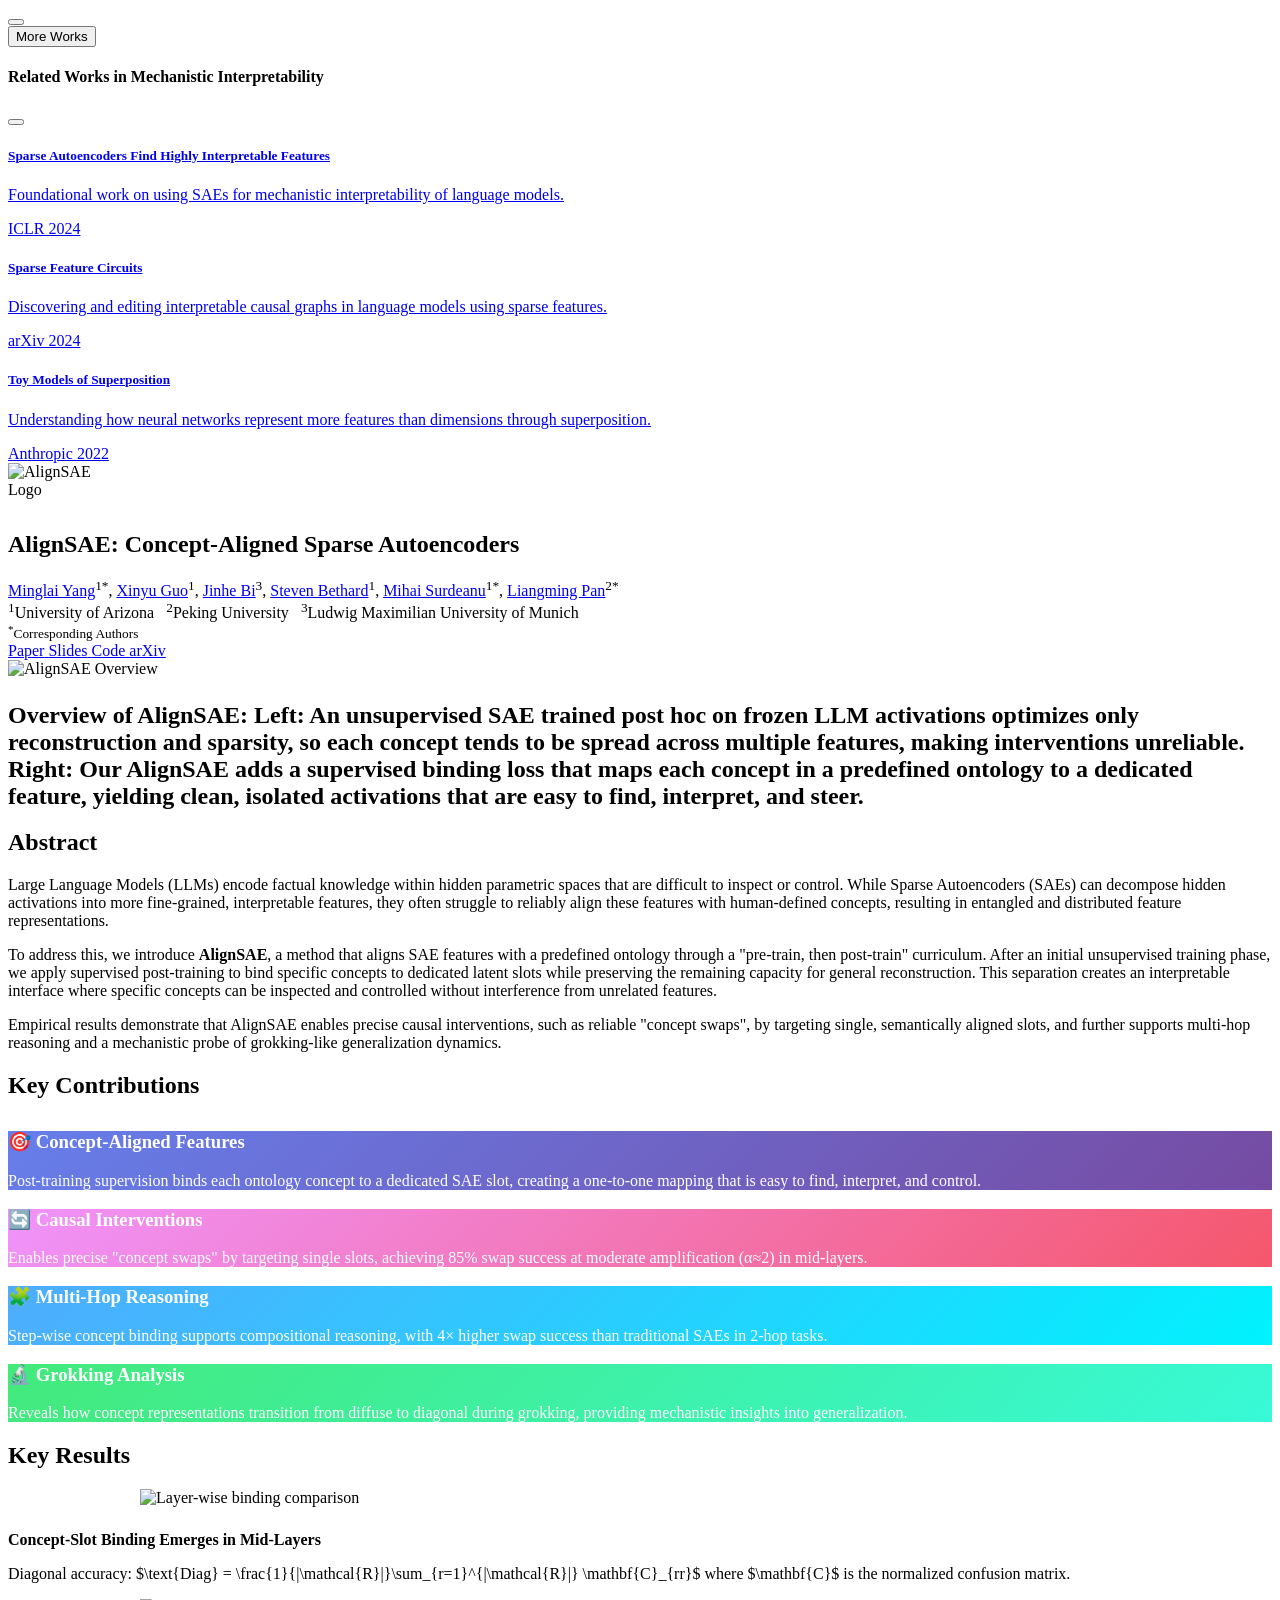
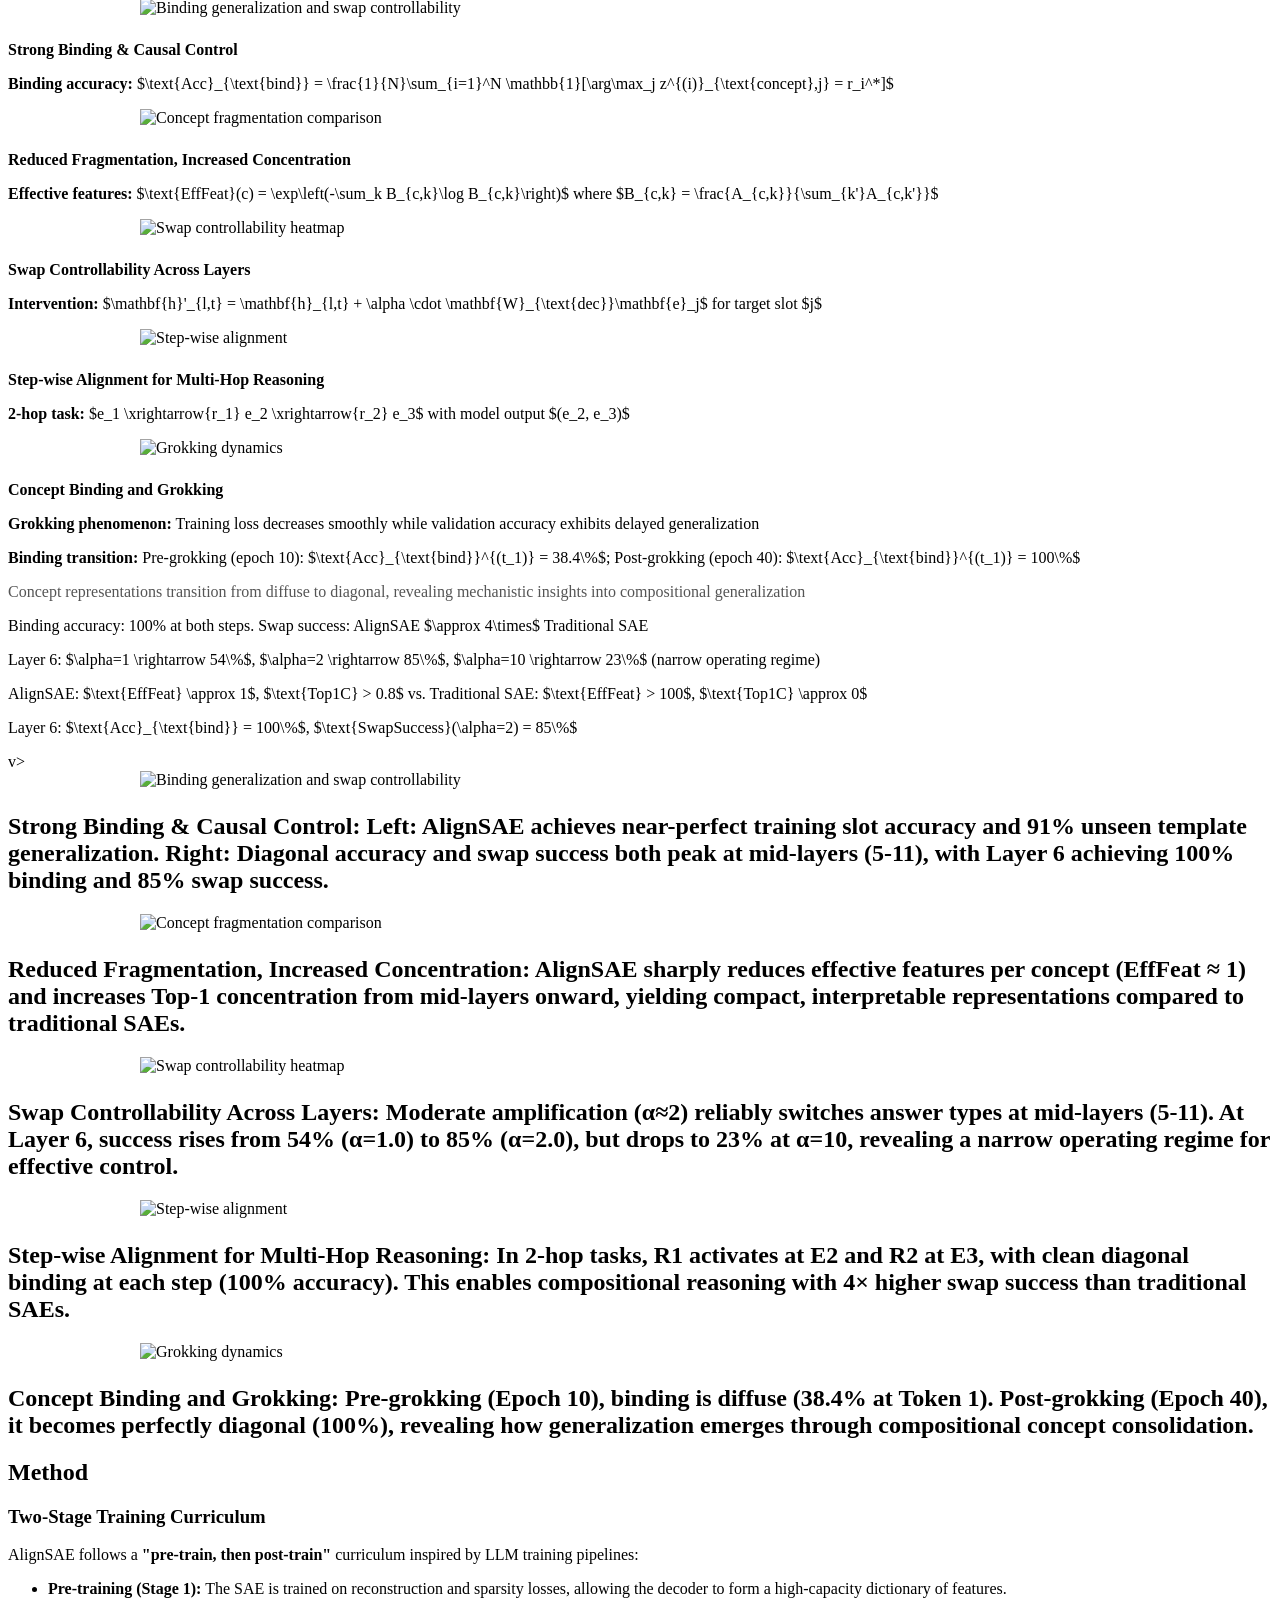
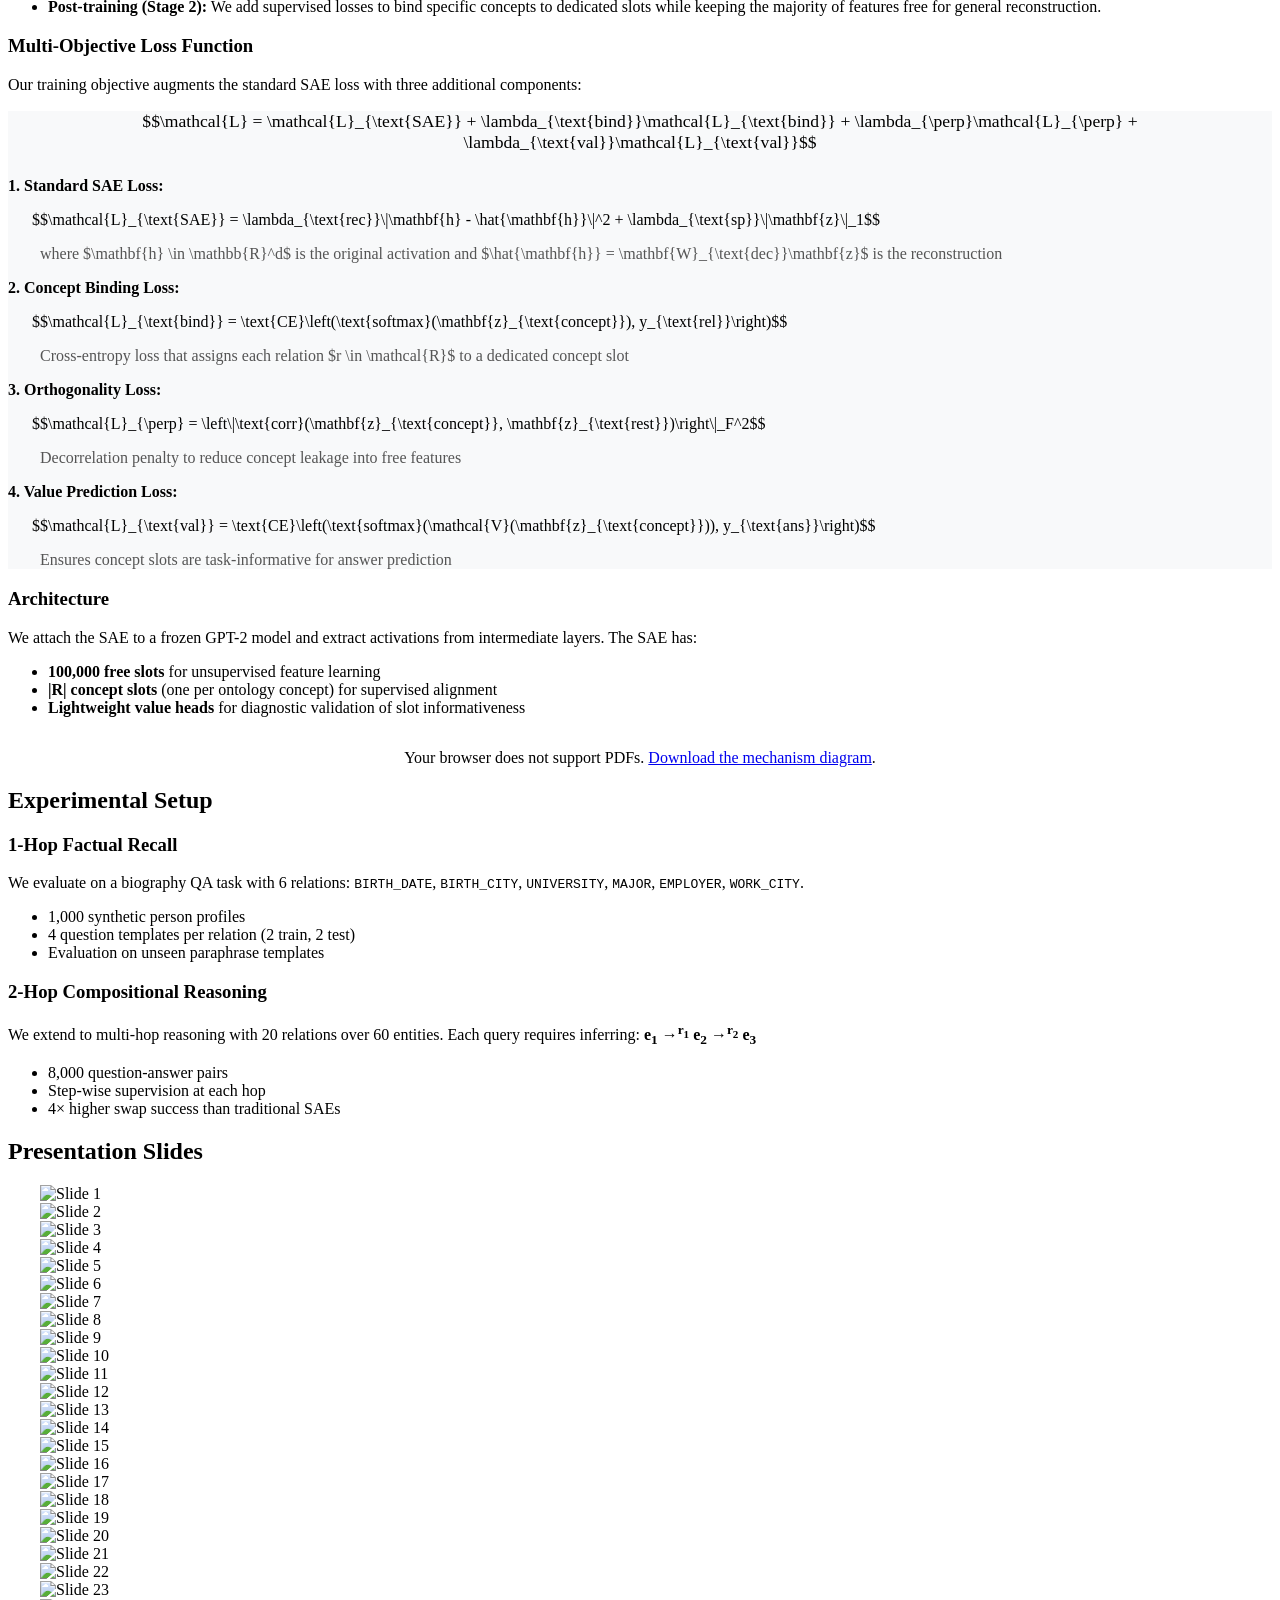
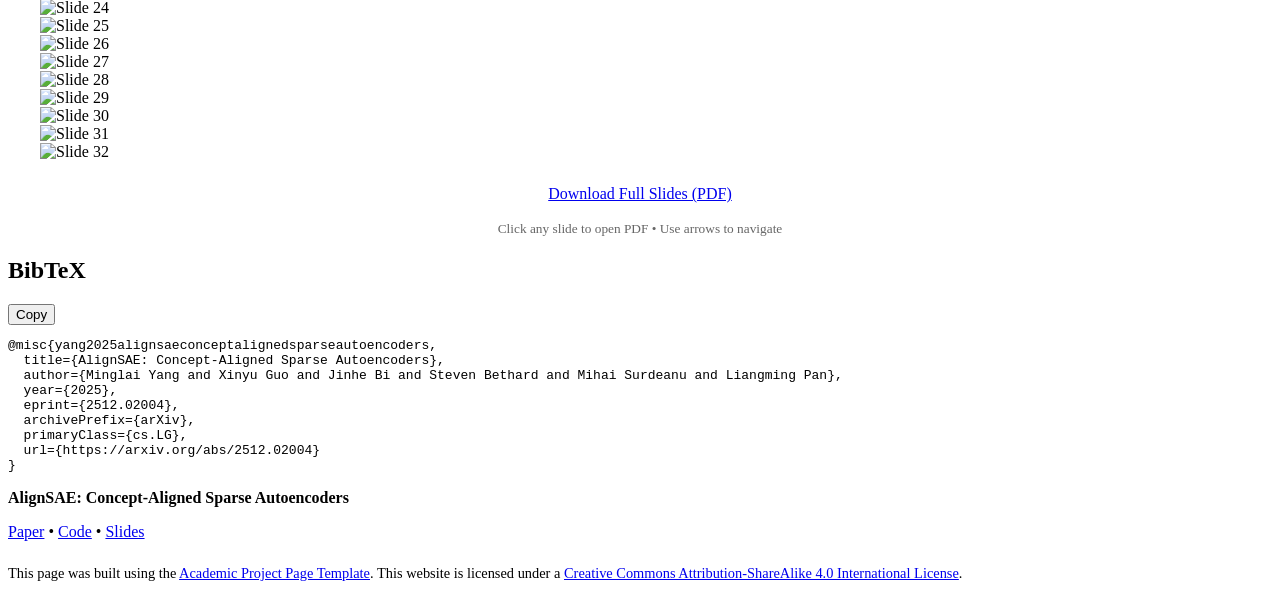
==== figures/index.html @ a8bf0a9a "init" ====
<!DOCTYPE html>
<html lang="en">
<head>
  <meta charset="utf-8">
  <meta name="viewport" content="width=device-width, initial-scale=1">
  
  <!-- Primary Meta Tags -->
  <meta name="title" content="AlignSAE: Concept-Aligned Sparse Autoencoders - Yang et al.">
  <meta name="description" content="Large Language Models (LLMs) encode factual knowledge within hidden parametric spaces that are difficult to inspect or control. While Sparse Autoencoders (SAEs) can decompose hidden activations into more fine-grained, interpretable features, they often struggle to reliably align these features with human-defined concepts, resulting in entangled and distributed feature representations. To address this, we introduce AlignSAE, a method that aligns SAE features with a predefined ontology through a /"pre-train, then post-train/" curriculum. After an initial unsupervised training phase, we apply supervised post-training to bind specific concepts to dedicated latent slots while preserving the remaining capacity for general reconstruction. This separation creates an interpretable interface where specific concepts can be inspected and controlled without interference from unrelated features. Empirical results demonstrate that AlignSAE enables precise causal interventions, such as reliable "concept swaps", by targeting single, semantically aligned slots, and further supports multi-hop reasoning and a mechanistic probe of grokking-like generalization dynamics.">
  <meta name="keywords" content="sparse autoencoders, mechanistic interpretability, concept alignment, feature steering, LLM interpretability, SAE, concept binding, neural networks">
  <meta name="author" content="Minglai Yang, Xinyu Guo, Jinhe Bi, Steven Bethard, Mihai Surdeanu, Liangming Pan">
  <meta name="robots" content="index, follow">
  <meta name="language" content="English">
  
  <!-- Open Graph / Facebook -->
  <meta property="og:type" content="article">
  <meta property="og:site_name" content="University of Arizona & Peking University">
  <meta property="og:title" content="AlignSAE: Concept-Aligned Sparse Autoencoders">
  <meta property="og:description" content="AlignSAE aligns SAE features with predefined ontologies through supervised post-training, enabling precise causal interventions and interpretable control over LLM representations.">
  <meta property="og:url" content="https://yminglai.github.io/alignsae-site">
  <meta property="og:image" content="plots/logo.png">
  <meta property="og:image:width" content="1200">
  <meta property="og:image:height" content="630">
  <meta property="og:image:alt" content="AlignSAE - Concept-Aligned Sparse Autoencoders">
  <meta property="article:published_time" content="2025-01-02T00:00:00.000Z">
  <meta property="article:author" content="Minglai Yang">
  <meta property="article:section" content="Research">
  <meta property="article:tag" content="Mechanistic Interpretability">
  <meta property="article:tag" content="Sparse Autoencoders">

  <!-- Twitter -->
  <meta name="twitter:card" content="summary_large_image">
  <meta name="twitter:site" content="@yminglai">
  <meta name="twitter:creator" content="@yminglai">
  <meta name="twitter:title" content="AlignSAE: Concept-Aligned Sparse Autoencoders">
  <meta name="twitter:description" content="AlignSAE aligns SAE features with predefined ontologies through supervised post-training, enabling precise causal interventions and interpretable control over LLM representations.">
  <meta name="twitter:image" content="plots/logo.png">
  <meta name="twitter:image:alt" content="AlignSAE - Concept-Aligned Sparse Autoencoders">

  <!-- Academic/Research Specific -->
  <meta name="citation_title" content="AlignSAE: Concept-Aligned Sparse Autoencoders">
  <meta name="citation_author" content="Yang, Minglai">
  <meta name="citation_author" content="Guo, Xinyu">
  <meta name="citation_author" content="Bi, Jinhe">
  <meta name="citation_author" content="Bethard, Steven">
  <meta name="citation_author" content="Surdeanu, Mihai">
  <meta name="citation_author" content="Pan, Liangming">
  <meta name="citation_publication_date" content="2025">
  <meta name="citation_conference_title" content="arXiv preprint">
  <meta name="citation_pdf_url" content="https://arxiv.org/pdf/2512.02004.pdf">
  
  <!-- Additional SEO -->
  <meta name="theme-color" content="#4f46e5">
  <meta name="msapplication-TileColor" content="#4f46e5">
  <meta name="apple-mobile-web-app-capable" content="yes">
  <meta name="apple-mobile-web-app-status-bar-style" content="default">
  
  <!-- Preconnect for performance -->
  <link rel="preconnect" href="https://fonts.googleapis.com">
  <link rel="preconnect" href="https://fonts.gstatic.com" crossorigin>
  <link rel="preconnect" href="https://ajax.googleapis.com">
  <link rel="preconnect" href="https://documentcloud.adobe.com">
  <link rel="preconnect" href="https://cdn.jsdelivr.net">


  <title>AlignSAE: Concept-Aligned Sparse Autoencoders | Yang et al. 2025</title>
  
  <!-- Favicon and App Icons -->
  <link rel="icon" type="image/png" href="plots/logo.png">
  <link rel="apple-touch-icon" href="plots/logo.png">
  
  <!-- Critical CSS - Load synchronously -->
  <link rel="stylesheet" href="static/css/bulma.min.css">
  <link rel="stylesheet" href="static/css/index.css">
  
  <!-- Non-critical CSS - Load asynchronously -->
  <link rel="preload" href="static/css/bulma-carousel.min.css" as="style" onload="this.onload=null;this.rel='stylesheet'">
  <link rel="preload" href="static/css/bulma-slider.min.css" as="style" onload="this.onload=null;this.rel='stylesheet'">
  <link rel="preload" href="static/css/fontawesome.all.min.css" as="style" onload="this.onload=null;this.rel='stylesheet'">
  <link rel="preload" href="https://cdn.jsdelivr.net/gh/jpswalsh/academicons@1/css/academicons.min.css" as="style" onload="this.onload=null;this.rel='stylesheet'">
  
  <!-- Fallback for browsers that don't support preload -->
  <noscript>
    <link rel="stylesheet" href="static/css/bulma-carousel.min.css">
    <link rel="stylesheet" href="static/css/bulma-slider.min.css">
    <link rel="stylesheet" href="static/css/fontawesome.all.min.css">
    <link rel="stylesheet" href="https://cdn.jsdelivr.net/gh/jpswalsh/academicons@1/css/academicons.min.css">
  </noscript>
  
  <!-- Fonts - Optimized loading -->
  <link href="https://fonts.googleapis.com/css2?family=Inter:wght@400;500;600;700;800&display=swap" rel="stylesheet">
  
  <!-- Defer non-critical JavaScript -->
  <script defer src="https://ajax.googleapis.com/ajax/libs/jquery/3.5.1/jquery.min.js"></script>
  <script defer src="https://documentcloud.adobe.com/view-sdk/main.js"></script>
  <script defer src="static/js/fontawesome.all.min.js"></script>
  <script defer src="static/js/bulma-carousel.min.js"></script>
  <script defer src="static/js/bulma-slider.min.js"></script>
  <script defer src="static/js/index.js"></script>
  
  <!-- MathJax for LaTeX rendering -->
  <script src="https://polyfill.io/v3/polyfill.min.js?features=es6"></script>
  <script id="MathJax-script" async src="https://cdn.jsdelivr.net/npm/mathjax@3/es5/tex-mml-chtml.js"></script>
  <script>
    MathJax = {
      tex: {
        inlineMath: [['$', '$'], ['\\(', '\\)']],
        displayMath: [['$$', '$$'], ['\\[', '\\]']]
      },
      svg: {
        fontCache: 'global'
      }
    };
  </script>
  
  <!-- Structured Data for Academic Papers -->
  <script type="application/ld+json">
  {
    "@context": "https://schema.org",
    "@type": "ScholarlyArticle",
    "headline": "AlignSAE: Concept-Aligned Sparse Autoencoders",
    "description": "Large Language Models (LLMs) encode factual knowledge within hidden parametric spaces that are difficult to inspect or control. While Sparse Autoencoders (SAEs) can decompose hidden activations into more fine-grained, interpretable features, they often struggle to reliably align these features with human-defined concepts, resulting in entangled and distributed feature representations. To address this, we introduce AlignSAE, a method that aligns SAE features with a predefined ontology through a "pre-train, then post-train" curriculum. After an initial unsupervised training phase, we apply supervised post-training to bind specific concepts to dedicated latent slots while preserving the remaining capacity for general reconstruction. This separation creates an interpretable interface where specific concepts can be inspected and controlled without interference from unrelated features. Empirical results demonstrate that AlignSAE enables precise causal interventions, such as reliable "concept swaps", by targeting single, semantically aligned slots, and further supports multi-hop reasoning and a mechanistic probe of grokking-like generalization dynamics.",
    "author": [
      {
        "@type": "Person",
        "name": "Minglai Yang",
        "affiliation": {
          "@type": "Organization",
          "name": "University of Arizona"
        }
      },
      {
        "@type": "Person",
        "name": "Xinyu Guo",
        "affiliation": {
          "@type": "Organization",
          "name": "University of Arizona"
        }
      },
      {
        "@type": "Person",
        "name": "Jinhe Bi",
        "affiliation": {
          "@type": "Organization",
          "name": "Ludwig Maximilian University of Munich"
        }
      },
      {
        "@type": "Person",
        "name": "Steven Bethard",
        "affiliation": {
          "@type": "Organization",
          "name": "University of Arizona"
        }
      },
      {
        "@type": "Person",
        "name": "Mihai Surdeanu",
        "affiliation": {
          "@type": "Organization",
          "name": "University of Arizona"
        }
      },
      {
        "@type": "Person",
        "name": "Liangming Pan",
        "affiliation": {
          "@type": "Organization",
          "name": "Peking University"
        }
      }
    ],
    "datePublished": "2025-01-02",
    "publisher": {
      "@type": "Organization",
      "name": "arXiv"
    },
    "url": "https://arxiv.org/abs/2512.02004",
    "image": "plots/logo.png",
    "keywords": ["sparse autoencoders", "mechanistic interpretability", "concept alignment", "feature steering", "LLM interpretability"],
    "abstract": "Large Language Models (LLMs) encode factual knowledge within hidden parametric spaces that are difficult to inspect or control. While Sparse Autoencoders (SAEs) can decompose hidden activations into more fine-grained, interpretable features, they often struggle to reliably align these features with human-defined concepts, resulting in entangled and distributed feature representations. To address this, we introduce AlignSAE, a method that aligns SAE features with a predefined ontology through a 'pre-train, then post-train' curriculum.",
    "citation": "@misc{yang2025alignsaeconceptalignedsparseautoencoders,title={AlignSAE: Concept-Aligned Sparse Autoencoders},author={Minglai Yang and Xinyu Guo and Jinhe Bi and Steven Bethard and Mihai Surdeanu and Liangming Pan},year={2025},eprint={2512.02004},archivePrefix={arXiv},primaryClass={cs.LG}}",
    "isAccessibleForFree": true,
    "license": "https://creativecommons.org/licenses/by/4.0/",
    "mainEntity": {
      "@type": "WebPage",
      "@id": "https://yminglai.github.io/alignsae-site"
    },
    "about": [
      {
        "@type": "Thing",
        "name": "Mechanistic Interpretability"
      },
      {
        "@type": "Thing", 
        "name": "Sparse Autoencoders"
      }
    ]
  }
  </script>
  
  <!-- Website/Organization Structured Data -->
  <script type="application/ld+json">
  {
    "@context": "https://clulab.org",
    "@type": "Organization",
    "name": "Computational Language Understanding NLP Lab, University of Arizona",
    "url": "",
    "logo": "plots/logo.png",
    "sameAs": [
      "https://github.com/yminglai/AlignSAE"
    ]
  }
  </script>
</head>
<body>


  <!-- Scroll to Top Button -->
  <button class="scroll-to-top" onclick="scrollToTop()" title="Scroll to top" aria-label="Scroll to top">
    <i class="fas fa-chevron-up"></i>
  </button>

  <!-- More Works Dropdown -->
  <div class="more-works-container">
    <button class="more-works-btn" onclick="toggleMoreWorks()" title="View More Works from Our Lab">
      <i class="fas fa-flask"></i>
      More Works
      <i class="fas fa-chevron-down dropdown-arrow"></i>
    </button>
    <div class="more-works-dropdown" id="moreWorksDropdown">
      <div class="dropdown-header">
        <h4>Related Works in Mechanistic Interpretability</h4>
        <button class="close-btn" onclick="toggleMoreWorks()">
          <i class="fas fa-times"></i>
        </button>
      </div>
      <div class="works-list">
        <a href="https://arxiv.org/abs/2309.08600" class="work-item" target="_blank">
          <div class="work-info">
            <h5>Sparse Autoencoders Find Highly Interpretable Features</h5>
            <p>Foundational work on using SAEs for mechanistic interpretability of language models.</p>
            <span class="work-venue">ICLR 2024</span>
          </div>
          <i class="fas fa-external-link-alt"></i>
        </a>
        <a href="https://arxiv.org/abs/2403.19647" class="work-item" target="_blank">
          <div class="work-info">
            <h5>Sparse Feature Circuits</h5>
            <p>Discovering and editing interpretable causal graphs in language models using sparse features.</p>
            <span class="work-venue">arXiv 2024</span>
          </div>
          <i class="fas fa-external-link-alt"></i>
        </a>
        <a href="https://transformer-circuits.pub/2022/toy_model/index.html" class="work-item" target="_blank">
          <div class="work-info">
            <h5>Toy Models of Superposition</h5>
            <p>Understanding how neural networks represent more features than dimensions through superposition.</p>
            <span class="work-venue">Anthropic 2022</span>
          </div>
          <i class="fas fa-external-link-alt"></i>
        </a>
      </div>
    </div>
  </div>

  <main id="main-content">
  <section class="hero">
    <div class="hero-body">
      <div class="container is-max-desktop">
        <div class="columns is-centered">
          <div class="column has-text-centered">
            <div style="margin-bottom: 2rem;">
              <img src="plots/logo.png" alt="AlignSAE Logo" style="max-width: 120px; height: auto;">
            </div>
            <h1 class="title is-1 publication-title">AlignSAE: Concept-Aligned Sparse Autoencoders</h1>
            <div class="is-size-5 publication-authors">
              <span class="author-block">
                <a href="https://ymingl.com" target="_blank">Minglai Yang</a><sup>1*</sup>,</span>
              <span class="author-block">
                <a href="#" target="_blank">Xinyu Guo</a><sup>1</sup>,</span>
              <span class="author-block">
                <a href="#" target="_blank">Jinhe Bi</a><sup>3</sup>,</span>
              <span class="author-block">
                <a href="https://bethard.faculty.arizona.edu/" target="_blank">Steven Bethard</a><sup>1</sup>,</span>
              <span class="author-block">
                <a href="http://surdeanu.cs.arizona.edu/mihai/" target="_blank">Mihai Surdeanu</a><sup>1*</sup>,</span>
              <span class="author-block">
                <a href="https://liangmingpan.bio/" target="_blank">Liangming Pan</a><sup>2*</sup></span>
            </div>

            <div class="is-size-5 publication-authors">
              <span class="author-block"><sup>1</sup>University of Arizona&nbsp;&nbsp;</span>
              <span class="author-block"><sup>2</sup>Peking University&nbsp;&nbsp;</span>
              <span class="author-block"><sup>3</sup>Ludwig Maximilian University of Munich</span>
              <br>
              <span class="eql-cntrb"><small><sup>*</sup>Corresponding Authors</small></span>
            </div>

            <div class="column has-text-centered">
              <div class="publication-links">
                <span class="link-block">
                  <a href="https://arxiv.org/pdf/2512.02004.pdf" target="_blank"
                  class="external-link button is-normal is-rounded is-dark">
                  <span class="icon">
                    <i class="fas fa-file-pdf"></i>
                  </span>
                  <span>Paper</span>
                </a>
              </span>

              <span class="link-block">
                <a href="https://ymingl.com/assets/pdf/AlignSAEslides.pdf" target="_blank"
                class="external-link button is-normal is-rounded is-dark">
                <span class="icon">
                  <i class="fas fa-file-powerpoint"></i>
                </span>
                <span>Slides</span>
              </a>
            </span>

            <span class="link-block">
              <a href="https://github.com/yminglai/AlignSAE" target="_blank"
              class="external-link button is-normal is-rounded is-dark">
              <span class="icon">
                <i class="fab fa-github"></i>
              </span>
              <span>Code</span>
            </a>
          </span>

          <span class="link-block">
            <a href="https://arxiv.org/abs/2512.02004" target="_blank"
            <a href="https://arxiv.org/abs/2512.02004" target="_blank"
                  class="external-link button is-normal is-rounded is-dark">
                  <span class="icon">
                    <i class="ai ai-arxiv"></i>
                  </span>
                  <span>arXiv</span>
                </a>
              </span>
            </div>
          </div>
        </div>
      </div>
    </div>
  </div>
</section>


<!-- Main Figure -->
<section class="hero teaser">
  <div class="container is-max-desktop">
    <div class="hero-body">
      <img src="figures/main.png" alt="AlignSAE Overview" style="width: 100%; max-width: 1400px; margin: 0 auto; display: block;">
      <h2 class="subtitle has-text-centered" style="margin-top: 1.5rem;">
        <strong>Overview of AlignSAE:</strong> Left: An unsupervised SAE trained post hoc on frozen LLM activations optimizes only reconstruction and sparsity, so each concept tends to be spread across multiple features, making interventions unreliable. Right: Our AlignSAE adds a supervised binding loss that maps each concept in a predefined ontology to a dedicated feature, yielding clean, isolated activations that are easy to find, interpret, and steer.
      </h2>
    </div>
  </div>
</section>

<!-- Paper abstract -->
<section class="section hero is-light">
  <div class="container is-max-desktop">
    <div class="columns is-centered has-text-centered">
      <div class="column is-four-fifths">
        <h2 class="title is-3">Abstract</h2>
        <div class="content has-text-justified">
          <p>
            Large Language Models (LLMs) encode factual knowledge within hidden parametric spaces that are difficult to inspect or control. While Sparse Autoencoders (SAEs) can decompose hidden activations into more fine-grained, interpretable features, they often struggle to reliably align these features with human-defined concepts, resulting in entangled and distributed feature representations.
          </p>
          <p>
            To address this, we introduce <strong>AlignSAE</strong>, a method that aligns SAE features with a predefined ontology through a "pre-train, then post-train" curriculum. After an initial unsupervised training phase, we apply supervised post-training to bind specific concepts to dedicated latent slots while preserving the remaining capacity for general reconstruction. This separation creates an interpretable interface where specific concepts can be inspected and controlled without interference from unrelated features.
          </p>
          <p>
            Empirical results demonstrate that AlignSAE enables precise causal interventions, such as reliable "concept swaps", by targeting single, semantically aligned slots, and further supports multi-hop reasoning and a mechanistic probe of grokking-like generalization dynamics.
          </p>
        </div>
      </div>
    </div>
  </div>
</section>
<!-- End paper abstract -->


<!-- Key Contributions -->
<section class="hero is-small">
  <div class="hero-body">
    <div class="container is-max-desktop">
      <h2 class="title is-3 has-text-centered">Key Contributions</h2>
      <div class="columns is-multiline" style="margin-top: 2rem;">
        <div class="column is-half">
          <div class="box" style="height: 100%; background: linear-gradient(135deg, #667eea 0%, #764ba2 100%); color: white;">
            <h3 class="title is-4" style="color: white;">🎯 Concept-Aligned Features</h3>
            <p>Post-training supervision binds each ontology concept to a dedicated SAE slot, creating a one-to-one mapping that is easy to find, interpret, and control.</p>
          </div>
        </div>
        <div class="column is-half">
          <div class="box" style="height: 100%; background: linear-gradient(135deg, #f093fb 0%, #f5576c 100%); color: white;">
            <h3 class="title is-4" style="color: white;">🔄 Causal Interventions</h3>
            <p>Enables precise "concept swaps" by targeting single slots, achieving 85% swap success at moderate amplification (α≈2) in mid-layers.</p>
          </div>
        </div>
        <div class="column is-half">
          <div class="box" style="height: 100%; background: linear-gradient(135deg, #4facfe 0%, #00f2fe 100%); color: white;">
            <h3 class="title is-4" style="color: white;">🧩 Multi-Hop Reasoning</h3>
            <p>Step-wise concept binding supports compositional reasoning, with 4× higher swap success than traditional SAEs in 2-hop tasks.</p>
          </div>
        </div>
        <div class="column is-half">
          <div class="box" style="height: 100%; background: linear-gradient(135deg, #43e97b 0%, #38f9d7 100%); color: white;">
            <h3 class="title is-4" style="color: white;">🔬 Grokking Analysis</h3>
            <p>Reveals how concept representations transition from diffuse to diagonal during grokking, providing mechanistic insights into generalization.</p>
          </div>
        </div>
      </div>
    </div>
  </div>
</section>

<!-- Main Results Carousel -->
<section class="hero is-small">
  <div class="hero-body">
    <div class="container">
      <h2 class="title is-3 has-text-centered">Key Results</h2>
      <div id="results-carousel" class="carousel results-carousel">
       <div class="item">
        <img src="plots/heatmap_0_6.png" alt="Layer-wise binding comparison" loading="lazy" style="width: 100%; max-width: 1000px; margin: 0 auto; display: block;"/>
        <div class="subtitle has-text-centered" style="margin-top: 1.5rem;">
          <p><strong>Concept-Slot Binding Emerges in Mid-Layers</strong></p>
          <p style="margin-top: 1rem;">
            Diagonal accuracy: $\text{Diag} = \frac{1}{|\mathcal{R}|}\sum_{r=1}^{|\mathcal{R}|} \mathbf{C}_{rr}$ where $\mathbf{C}$ is the normalized confusion matrix.
      <div class="item">
        <img src="plots/bind&control.png" alt="Binding generalization and swap controllability" loading="lazy" style="width: 100%; max-width: 1000px; margin: 0 auto; display: block;"/>
        <div class="subtitle has-text-centered" style="margin-top: 1.5rem;">
          <p><strong>Strong Binding & Causal Control</strong></p>
          <p style="margin-top: 1rem;">
            <strong>Binding accuracy:</strong> $\text{Acc}_{\text{bind}} = \frac{1}{N}\sum_{i=1}^N \mathbb{1}[\arg\max_j z^{(i)}_{\text{concept},j} = r_i^*]$
      <div class="item">
        <img src="plots/bind_generalization.png" alt="Concept fragmentation comparison" loading="lazy" style="width: 100%; max-width: 1000px; margin: 0 auto; display: block;"/>
        <div class="subtitle has-text-centered" style="margin-top: 1.5rem;">
          <p><strong>Reduced Fragmentation, Increased Concentration</strong></p>
          <p style="margin-top: 1rem;">
            <strong>Effective features:</strong> $\text{EffFeat}(c) = \exp\left(-\sum_k B_{c,k}\log B_{c,k}\right)$ where $B_{c,k} = \frac{A_{c,k}}{\sum_{k'}A_{c,k'}}$
     <div class="item">
      <img src="plots/swap_controllability_heatmap.png" alt="Swap controllability heatmap" loading="lazy" style="width: 100%; max-width: 1000px; margin: 0 auto; display: block;"/>
      <div class="subtitle has-text-centered" style="margin-top: 1.5rem;">
        <p><strong>Swap Controllability Across Layers</strong></p>
        <p style="margin-top: 1rem;">
          <strong>Intervention:</strong> $\mathbf{h}'_{l,t} = \mathbf{h}_{l,t} + \alpha \cdot \mathbf{W}_{\text{dec}}\mathbf{e}_j$ for target slot $j$
    <div class="item">
      <img src="plots/final_evaluation_metrics.png" alt="Step-wise alignment" loading="lazy" style="width: 100%; max-width: 1000px; margin: 0 auto; display: block;"/>
      <div class="subtitle has-text-centered" style="margin-top: 1.5rem;">
        <p><strong>Step-wise Alignment for Multi-Hop Reasoning</strong></p>
        <p style="margin-top: 1rem;">
          <strong>2-hop task:</strong> $e_1 \xrightarrow{r_1} e_2 \xrightarrow{r_2} e_3$ with model output $(e_2, e_3)$
    <div class="item">
      <img src="figures/combined_curves_55.png" alt="Grokking dynamics" loading="lazy" style="width: 100%; max-width: 1000px; margin: 0 auto; display: block;"/>
      <div class="subtitle has-text-centered" style="margin-top: 1.5rem;">
        <p><strong>Concept Binding and Grokking</strong></p>
        <p style="margin-top: 1rem;">
          <strong>Grokking phenomenon:</strong> Training loss decreases smoothly while validation accuracy exhibits delayed generalization
        </p>
        <p style="margin-top: 0.5rem;">
          <strong>Binding transition:</strong> Pre-grokking (epoch 10): $\text{Acc}_{\text{bind}}^{(t_1)} = 38.4\%$; Post-grokking (epoch 40): $\text{Acc}_{\text{bind}}^{(t_1)} = 100\%$
        </p>
        <p style="margin-top: 0.5rem; color: #555;">
          Concept representations transition from diffuse to diagonal, revealing mechanistic insights into compositional generalization
        </p>
      </div>
    </div>Binding accuracy: 100% at both steps. Swap success: AlignSAE $\approx 4\times$ Traditional SAE
        </p>
      </div>
    </div>Layer 6: $\alpha=1 \rightarrow 54\%$, $\alpha=2 \rightarrow 85\%$, $\alpha=10 \rightarrow 23\%$ (narrow operating regime)
        </p>
      </div>
    </div>  AlignSAE: $\text{EffFeat} \approx 1$, $\text{Top1C} > 0.8$ vs. Traditional SAE: $\text{EffFeat} > 100$, $\text{Top1C} \approx 0$
          </p>
        </div>
     </div> Layer 6: $\text{Acc}_{\text{bind}} = 100\%$, $\text{SwapSuccess}(\alpha=2) = 85\%$
          </p>
        </div>
      </div>v>
      </div>
      <div class="item">
        <img src="plots/bind&control.png" alt="Binding generalization and swap controllability" loading="lazy" style="width: 100%; max-width: 1000px; margin: 0 auto; display: block;"/>
        <h2 class="subtitle has-text-centered" style="margin-top: 1.5rem;">
          <strong>Strong Binding & Causal Control:</strong> Left: AlignSAE achieves near-perfect training slot accuracy and 91% unseen template generalization. Right: Diagonal accuracy and swap success both peak at mid-layers (5-11), with Layer 6 achieving 100% binding and 85% swap success.
        </h2>
      </div>
      <div class="item">
        <img src="plots/bind_generalization.png" alt="Concept fragmentation comparison" loading="lazy" style="width: 100%; max-width: 1000px; margin: 0 auto; display: block;"/>
        <h2 class="subtitle has-text-centered" style="margin-top: 1.5rem;">
          <strong>Reduced Fragmentation, Increased Concentration:</strong> AlignSAE sharply reduces effective features per concept (EffFeat ≈ 1) and increases Top-1 concentration from mid-layers onward, yielding compact, interpretable representations compared to traditional SAEs.
        </h2>
     </div>
     <div class="item">
      <img src="plots/swap_controllability_heatmap.png" alt="Swap controllability heatmap" loading="lazy" style="width: 100%; max-width: 1000px; margin: 0 auto; display: block;"/>
      <h2 class="subtitle has-text-centered" style="margin-top: 1.5rem;">
        <strong>Swap Controllability Across Layers:</strong> Moderate amplification (α≈2) reliably switches answer types at mid-layers (5-11). At Layer 6, success rises from 54% (α=1.0) to 85% (α=2.0), but drops to 23% at α=10, revealing a narrow operating regime for effective control.
      </h2>
    </div>
    <div class="item">
      <img src="plots/final_evaluation_metrics.png" alt="Step-wise alignment" loading="lazy" style="width: 100%; max-width: 1000px; margin: 0 auto; display: block;"/>
      <h2 class="subtitle has-text-centered" style="margin-top: 1.5rem;">
        <strong>Step-wise Alignment for Multi-Hop Reasoning:</strong> In 2-hop tasks, R1 activates at E2 and R2 at E3, with clean diagonal binding at each step (100% accuracy). This enables compositional reasoning with 4× higher swap success than traditional SAEs.
      </h2>
    </div>
    <div class="item">
      <img src="figures/combined_curves_55.png" alt="Grokking dynamics" loading="lazy" style="width: 100%; max-width: 1000px; margin: 0 auto; display: block;"/>
      <h2 class="subtitle has-text-centered" style="margin-top: 1.5rem;">
        <strong>Concept Binding and Grokking:</strong> Pre-grokking (Epoch 10), binding is diffuse (38.4% at Token 1). Post-grokking (Epoch 40), it becomes perfectly diagonal (100%), revealing how generalization emerges through compositional concept consolidation.
      </h2>
    </div>
  </div>
</div>
</div>
</section>
<!-- End image carousel -->


<!-- Method Section -->
<section class="hero is-small is-light">
  <div class="hero-body">
    <div class="container is-max-desktop">
      <h2 class="title is-3 has-text-centered">Method</h2>
      <div class="content has-text-justified">
        <h3 class="title is-4">Two-Stage Training Curriculum</h3>
        <p>
          AlignSAE follows a <strong>"pre-train, then post-train"</strong> curriculum inspired by LLM training pipelines:
        </p>
        <ul>
          <li><strong>Pre-training (Stage 1):</strong> The SAE is trained on reconstruction and sparsity losses, allowing the decoder to form a high-capacity dictionary of features.</li>
          <li><strong>Post-training (Stage 2):</strong> We add supervised losses to bind specific concepts to dedicated slots while keeping the majority of features free for general reconstruction.</li>
        </ul>
        
        <h3 class="title is-4">Multi-Objective Loss Function</h3>
        <p>Our training objective augments the standard SAE loss with three additional components:</p>
        <div class="box" style="background: #f8f9fa;">
          <p style="font-size: 1.1rem; text-align: center; margin-bottom: 1.5rem;">
            $$\mathcal{L} = \mathcal{L}_{\text{SAE}} + \lambda_{\text{bind}}\mathcal{L}_{\text{bind}} + \lambda_{\perp}\mathcal{L}_{\perp} + \lambda_{\text{val}}\mathcal{L}_{\text{val}}$$
          </p>
          <div style="margin-top: 1.5rem;">
            <p><strong>1. Standard SAE Loss:</strong></p>
            <p style="margin-left: 1.5rem; margin-top: 0.5rem;">
              $$\mathcal{L}_{\text{SAE}} = \lambda_{\text{rec}}\|\mathbf{h} - \hat{\mathbf{h}}\|^2 + \lambda_{\text{sp}}\|\mathbf{z}\|_1$$
            </p>
            <p style="margin-left: 2rem; margin-top: 0.5rem; color: #555;">
              where $\mathbf{h} \in \mathbb{R}^d$ is the original activation and $\hat{\mathbf{h}} = \mathbf{W}_{\text{dec}}\mathbf{z}$ is the reconstruction
            </p>
          </div>
          <div style="margin-top: 1rem;">
            <p><strong>2. Concept Binding Loss:</strong></p>
            <p style="margin-left: 1.5rem; margin-top: 0.5rem;">
              $$\mathcal{L}_{\text{bind}} = \text{CE}\left(\text{softmax}(\mathbf{z}_{\text{concept}}), y_{\text{rel}}\right)$$
            </p>
            <p style="margin-left: 2rem; margin-top: 0.5rem; color: #555;">
              Cross-entropy loss that assigns each relation $r \in \mathcal{R}$ to a dedicated concept slot
            </p>
          </div>
          <div style="margin-top: 1rem;">
            <p><strong>3. Orthogonality Loss:</strong></p>
            <p style="margin-left: 1.5rem; margin-top: 0.5rem;">
              $$\mathcal{L}_{\perp} = \left\|\text{corr}(\mathbf{z}_{\text{concept}}, \mathbf{z}_{\text{rest}})\right\|_F^2$$
            </p>
            <p style="margin-left: 2rem; margin-top: 0.5rem; color: #555;">
              Decorrelation penalty to reduce concept leakage into free features
            </p>
          </div>
          <div style="margin-top: 1rem;">
            <p><strong>4. Value Prediction Loss:</strong></p>
            <p style="margin-left: 1.5rem; margin-top: 0.5rem;">
              $$\mathcal{L}_{\text{val}} = \text{CE}\left(\text{softmax}(\mathcal{V}(\mathbf{z}_{\text{concept}})), y_{\text{ans}}\right)$$
            </p>
            <p style="margin-left: 2rem; margin-top: 0.5rem; color: #555;">
              Ensures concept slots are task-informative for answer prediction
            </p>
          </div>
        </div>

        <h3 class="title is-4">Architecture</h3>
        <p>
          We attach the SAE to a frozen GPT-2 model and extract activations from intermediate layers. The SAE has:
        </p>
        <ul>
          <li><strong>100,000 free slots</strong> for unsupervised feature learning</li>
          <li><strong>|R| concept slots</strong> (one per ontology concept) for supervised alignment</li>
          <li><strong>Lightweight value heads</strong> for diagnostic validation of slot informativeness</li>
        </ul>
        <div style="text-align: center; margin-top: 2rem;">
          <object data="plots/plot_mechanism.pdf" type="application/pdf" width="100%" height="500" style="max-width: 800px;">
            <p>Your browser does not support PDFs. <a href="plots/plot_mechanism.pdf">Download the mechanism diagram</a>.</p>
          </object>
        </div>
      </div>
    </div>
  </div>
</section>

<!-- Experimental Setup -->
<section class="hero is-small">
  <div class="hero-body">
    <div class="container is-max-desktop">
      <h2 class="title is-3 has-text-centered">Experimental Setup</h2>
      <div class="content has-text-justified">
        <div class="columns">
          <div class="column">
            <h3 class="title is-4">1-Hop Factual Recall</h3>
            <p>
              We evaluate on a biography QA task with 6 relations: <code>BIRTH_DATE</code>, <code>BIRTH_CITY</code>, <code>UNIVERSITY</code>, <code>MAJOR</code>, <code>EMPLOYER</code>, <code>WORK_CITY</code>.
            </p>
            <ul>
              <li>1,000 synthetic person profiles</li>
              <li>4 question templates per relation (2 train, 2 test)</li>
              <li>Evaluation on unseen paraphrase templates</li>
            </ul>
          </div>
          <div class="column">
            <h3 class="title is-4">2-Hop Compositional Reasoning</h3>
            <p>
              We extend to multi-hop reasoning with 20 relations over 60 entities. Each query requires inferring: <strong>e<sub>1</sub> →<sup>r<sub>1</sub></sup> e<sub>2</sub> →<sup>r<sub>2</sub></sup> e<sub>3</sub></strong>
            </p>
            <ul>
              <li>8,000 question-answer pairs</li>
              <li>Step-wise supervision at each hop</li>
              <li>4× higher swap success than traditional SAEs</li>
            </ul>
          </div>
        </div>
      </div>
    </div>
  </div>
</section>

<!-- Slides Preview -->
<section class="hero is-small is-light">
  <div class="hero-body">
    <div class="container">
      <h2 class="title is-3 has-text-centered">Presentation Slides</h2>
      <div class="columns is-centered">
        <div class="column is-10">
          <div id="slides-carousel" class="carousel results-carousel">
            <div class="item"><img src="AlignSAE/Slide1.png" alt="Slide 1" style="width: 100%; max-width: 1200px; margin: 0 auto; display: block; cursor: pointer;" onclick="window.open('https://ymingl.com/assets/pdf/AlignSAEslides.pdf', '_blank')"></div>
            <div class="item"><img src="AlignSAE/Slide2.png" alt="Slide 2" style="width: 100%; max-width: 1200px; margin: 0 auto; display: block; cursor: pointer;" onclick="window.open('https://ymingl.com/assets/pdf/AlignSAEslides.pdf', '_blank')"></div>
            <div class="item"><img src="AlignSAE/Slide3.png" alt="Slide 3" style="width: 100%; max-width: 1200px; margin: 0 auto; display: block; cursor: pointer;" onclick="window.open('https://ymingl.com/assets/pdf/AlignSAEslides.pdf', '_blank')"></div>
            <div class="item"><img src="AlignSAE/Slide4.png" alt="Slide 4" style="width: 100%; max-width: 1200px; margin: 0 auto; display: block; cursor: pointer;" onclick="window.open('https://ymingl.com/assets/pdf/AlignSAEslides.pdf', '_blank')"></div>
            <div class="item"><img src="AlignSAE/Slide5.png" alt="Slide 5" style="width: 100%; max-width: 1200px; margin: 0 auto; display: block; cursor: pointer;" onclick="window.open('https://ymingl.com/assets/pdf/AlignSAEslides.pdf', '_blank')"></div>
            <div class="item"><img src="AlignSAE/Slide6.png" alt="Slide 6" style="width: 100%; max-width: 1200px; margin: 0 auto; display: block; cursor: pointer;" onclick="window.open('https://ymingl.com/assets/pdf/AlignSAEslides.pdf', '_blank')"></div>
            <div class="item"><img src="AlignSAE/Slide7.png" alt="Slide 7" style="width: 100%; max-width: 1200px; margin: 0 auto; display: block; cursor: pointer;" onclick="window.open('https://ymingl.com/assets/pdf/AlignSAEslides.pdf', '_blank')"></div>
            <div class="item"><img src="AlignSAE/Slide8.png" alt="Slide 8" style="width: 100%; max-width: 1200px; margin: 0 auto; display: block; cursor: pointer;" onclick="window.open('https://ymingl.com/assets/pdf/AlignSAEslides.pdf', '_blank')"></div>
            <div class="item"><img src="AlignSAE/Slide9.png" alt="Slide 9" style="width: 100%; max-width: 1200px; margin: 0 auto; display: block; cursor: pointer;" onclick="window.open('https://ymingl.com/assets/pdf/AlignSAEslides.pdf', '_blank')"></div>
            <div class="item"><img src="AlignSAE/Slide10.png" alt="Slide 10" style="width: 100%; max-width: 1200px; margin: 0 auto; display: block; cursor: pointer;" onclick="window.open('https://ymingl.com/assets/pdf/AlignSAEslides.pdf', '_blank')"></div>
            <div class="item"><img src="AlignSAE/Slide11.png" alt="Slide 11" style="width: 100%; max-width: 1200px; margin: 0 auto; display: block; cursor: pointer;" onclick="window.open('https://ymingl.com/assets/pdf/AlignSAEslides.pdf', '_blank')"></div>
            <div class="item"><img src="AlignSAE/Slide12.png" alt="Slide 12" style="width: 100%; max-width: 1200px; margin: 0 auto; display: block; cursor: pointer;" onclick="window.open('https://ymingl.com/assets/pdf/AlignSAEslides.pdf', '_blank')"></div>
            <div class="item"><img src="AlignSAE/Slide13.png" alt="Slide 13" style="width: 100%; max-width: 1200px; margin: 0 auto; display: block; cursor: pointer;" onclick="window.open('https://ymingl.com/assets/pdf/AlignSAEslides.pdf', '_blank')"></div>
            <div class="item"><img src="AlignSAE/Slide14.png" alt="Slide 14" style="width: 100%; max-width: 1200px; margin: 0 auto; display: block; cursor: pointer;" onclick="window.open('https://ymingl.com/assets/pdf/AlignSAEslides.pdf', '_blank')"></div>
            <div class="item"><img src="AlignSAE/Slide15.png" alt="Slide 15" style="width: 100%; max-width: 1200px; margin: 0 auto; display: block; cursor: pointer;" onclick="window.open('https://ymingl.com/assets/pdf/AlignSAEslides.pdf', '_blank')"></div>
            <div class="item"><img src="AlignSAE/Slide16.png" alt="Slide 16" style="width: 100%; max-width: 1200px; margin: 0 auto; display: block; cursor: pointer;" onclick="window.open('https://ymingl.com/assets/pdf/AlignSAEslides.pdf', '_blank')"></div>
            <div class="item"><img src="AlignSAE/Slide17.png" alt="Slide 17" style="width: 100%; max-width: 1200px; margin: 0 auto; display: block; cursor: pointer;" onclick="window.open('https://ymingl.com/assets/pdf/AlignSAEslides.pdf', '_blank')"></div>
            <div class="item"><img src="AlignSAE/Slide18.png" alt="Slide 18" style="width: 100%; max-width: 1200px; margin: 0 auto; display: block; cursor: pointer;" onclick="window.open('https://ymingl.com/assets/pdf/AlignSAEslides.pdf', '_blank')"></div>
            <div class="item"><img src="AlignSAE/Slide19.png" alt="Slide 19" style="width: 100%; max-width: 1200px; margin: 0 auto; display: block; cursor: pointer;" onclick="window.open('https://ymingl.com/assets/pdf/AlignSAEslides.pdf', '_blank')"></div>
            <div class="item"><img src="AlignSAE/Slide20.png" alt="Slide 20" style="width: 100%; max-width: 1200px; margin: 0 auto; display: block; cursor: pointer;" onclick="window.open('https://ymingl.com/assets/pdf/AlignSAEslides.pdf', '_blank')"></div>
            <div class="item"><img src="AlignSAE/Slide21.png" alt="Slide 21" style="width: 100%; max-width: 1200px; margin: 0 auto; display: block; cursor: pointer;" onclick="window.open('https://ymingl.com/assets/pdf/AlignSAEslides.pdf', '_blank')"></div>
            <div class="item"><img src="AlignSAE/Slide22.png" alt="Slide 22" style="width: 100%; max-width: 1200px; margin: 0 auto; display: block; cursor: pointer;" onclick="window.open('https://ymingl.com/assets/pdf/AlignSAEslides.pdf', '_blank')"></div>
            <div class="item"><img src="AlignSAE/Slide23.png" alt="Slide 23" style="width: 100%; max-width: 1200px; margin: 0 auto; display: block; cursor: pointer;" onclick="window.open('https://ymingl.com/assets/pdf/AlignSAEslides.pdf', '_blank')"></div>
            <div class="item"><img src="AlignSAE/Slide24.png" alt="Slide 24" style="width: 100%; max-width: 1200px; margin: 0 auto; display: block; cursor: pointer;" onclick="window.open('https://ymingl.com/assets/pdf/AlignSAEslides.pdf', '_blank')"></div>
            <div class="item"><img src="AlignSAE/Slide25.png" alt="Slide 25" style="width: 100%; max-width: 1200px; margin: 0 auto; display: block; cursor: pointer;" onclick="window.open('https://ymingl.com/assets/pdf/AlignSAEslides.pdf', '_blank')"></div>
            <div class="item"><img src="AlignSAE/Slide26.png" alt="Slide 26" style="width: 100%; max-width: 1200px; margin: 0 auto; display: block; cursor: pointer;" onclick="window.open('https://ymingl.com/assets/pdf/AlignSAEslides.pdf', '_blank')"></div>
            <div class="item"><img src="AlignSAE/Slide27.png" alt="Slide 27" style="width: 100%; max-width: 1200px; margin: 0 auto; display: block; cursor: pointer;" onclick="window.open('https://ymingl.com/assets/pdf/AlignSAEslides.pdf', '_blank')"></div>
            <div class="item"><img src="AlignSAE/Slide28.png" alt="Slide 28" style="width: 100%; max-width: 1200px; margin: 0 auto; display: block; cursor: pointer;" onclick="window.open('https://ymingl.com/assets/pdf/AlignSAEslides.pdf', '_blank')"></div>
            <div class="item"><img src="AlignSAE/Slide29.png" alt="Slide 29" style="width: 100%; max-width: 1200px; margin: 0 auto; display: block; cursor: pointer;" onclick="window.open('https://ymingl.com/assets/pdf/AlignSAEslides.pdf', '_blank')"></div>
            <div class="item"><img src="AlignSAE/Slide30.png" alt="Slide 30" style="width: 100%; max-width: 1200px; margin: 0 auto; display: block; cursor: pointer;" onclick="window.open('https://ymingl.com/assets/pdf/AlignSAEslides.pdf', '_blank')"></div>
            <div class="item"><img src="AlignSAE/Slide31.png" alt="Slide 31" style="width: 100%; max-width: 1200px; margin: 0 auto; display: block; cursor: pointer;" onclick="window.open('https://ymingl.com/assets/pdf/AlignSAEslides.pdf', '_blank')"></div>
            <div class="item"><img src="AlignSAE/Slide32.png" alt="Slide 32" style="width: 100%; max-width: 1200px; margin: 0 auto; display: block; cursor: pointer;" onclick="window.open('https://ymingl.com/assets/pdf/AlignSAEslides.pdf', '_blank')"></div>
          </div>
          <p style="margin-top: 1.5rem; text-align: center;">
            <a href="https://ymingl.com/assets/pdf/AlignSAEslides.pdf" target="_blank" class="button is-link is-medium">
              <span class="icon"><i class="fas fa-download"></i></span>
              <span>Download Full Slides (PDF)</span>
            </a>
          </p>
          <p style="margin-top: 0.5rem; text-align: center; color: #666;">
            <small><i class="fas fa-info-circle"></i> Click any slide to open PDF • Use arrows to navigate</small>
          </p>
        </div>
      </div>
    </div>
  </div>
</section>



<!--BibTex citation -->
  <section class="section" id="BibTeX">
    <div class="container is-max-desktop content">
      <div class="bibtex-header">
        <h2 class="title">BibTeX</h2>
        <button class="copy-bibtex-btn" onclick="copyBibTeX()" title="Copy BibTeX to clipboard">
          <i class="fas fa-copy"></i>
          <span class="copy-text">Copy</span>
        </button>
      </div>
      <pre id="bibtex-code"><code>@misc{yang2025alignsaeconceptalignedsparseautoencoders,
  title={AlignSAE: Concept-Aligned Sparse Autoencoders}, 
  author={Minglai Yang and Xinyu Guo and Jinhe Bi and Steven Bethard and Mihai Surdeanu and Liangming Pan},
  year={2025},
  eprint={2512.02004},
  archivePrefix={arXiv},
  primaryClass={cs.LG},
  url={https://arxiv.org/abs/2512.02004}
}</code></pre>
    </div>
</section>
<!--End BibTex citation -->


  <footer class="footer">
  <div class="container">
    <div class="columns is-centered">
      <div class="column is-8">
        <div class="content has-text-centered">
          <p>
            <strong>AlignSAE: Concept-Aligned Sparse Autoencoders</strong>
          </p>
          <p>
            <a href="https://arxiv.org/abs/2512.02004" target="_blank">Paper</a> •
            <a href="https://github.com/yminglai/AlignSAE" target="_blank">Code</a> •
            <a href="https://ymingl.com/assets/pdf/AlignSAEslides.pdf" target="_blank">Slides</a>
          </p>
          <p style="margin-top: 1.5rem; font-size: 0.9rem;">
            This page was built using the <a href="https://github.com/eliahuhorwitz/Academic-project-page-template" target="_blank">Academic Project Page Template</a>. 
            This website is licensed under a <a rel="license" href="http://creativecommons.org/licenses/by-sa/4.0/" target="_blank">Creative Commons Attribution-ShareAlike 4.0 International License</a>.
          </p>
        </div>
      </div>
    </div>
  </div>
</footer>

  </main>
  </body>
  </html>
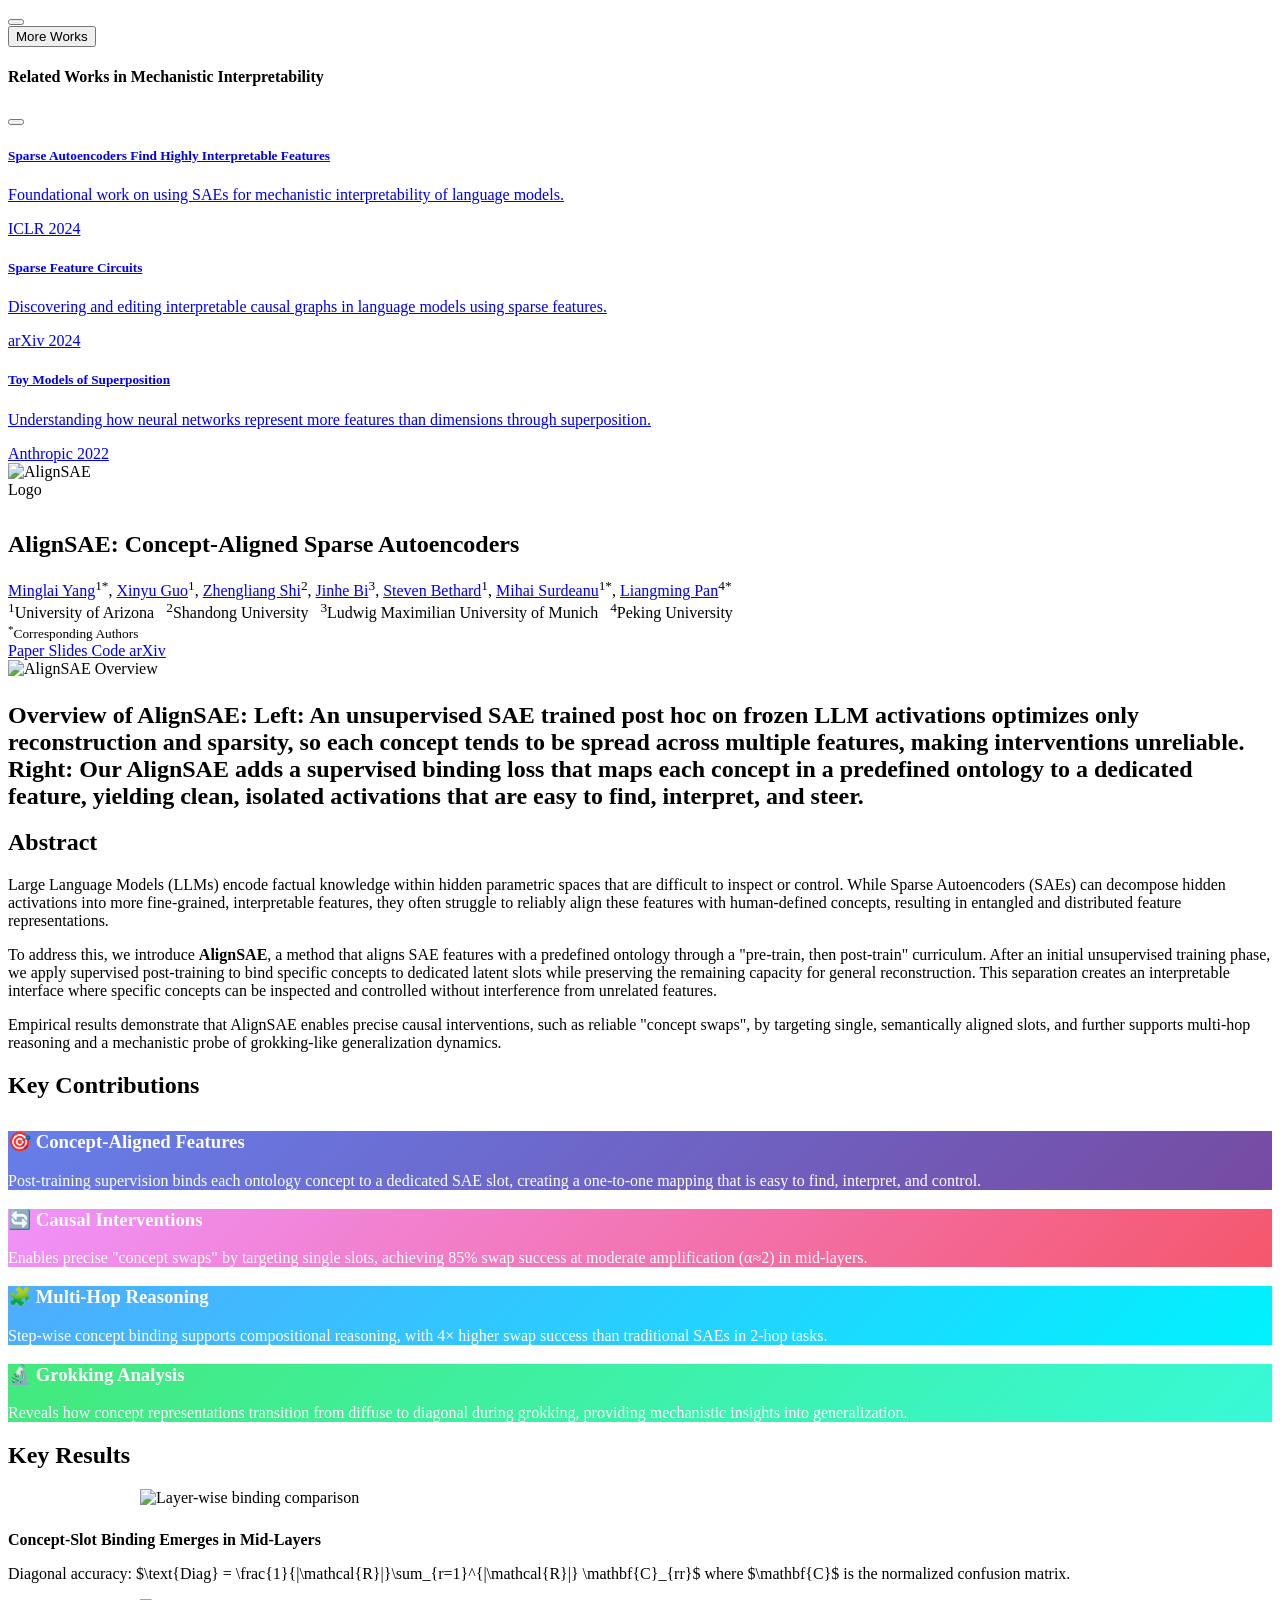
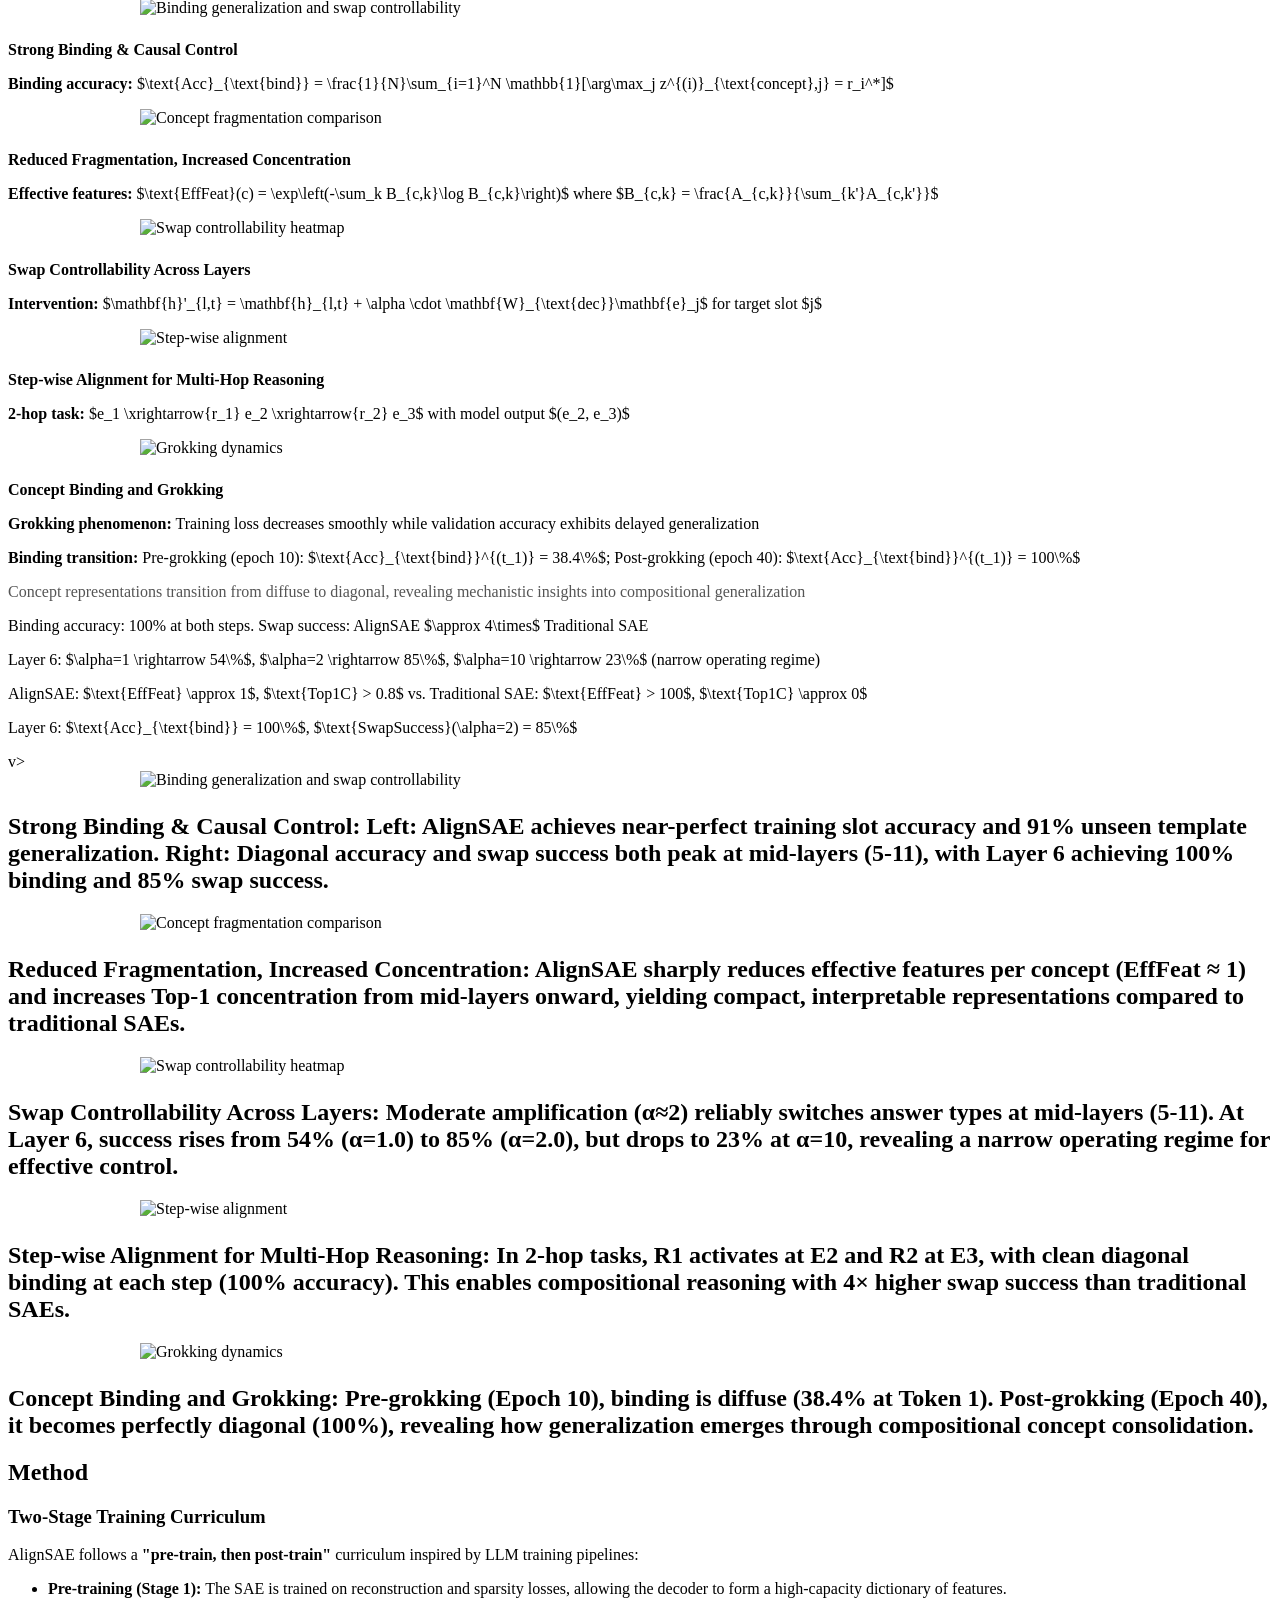
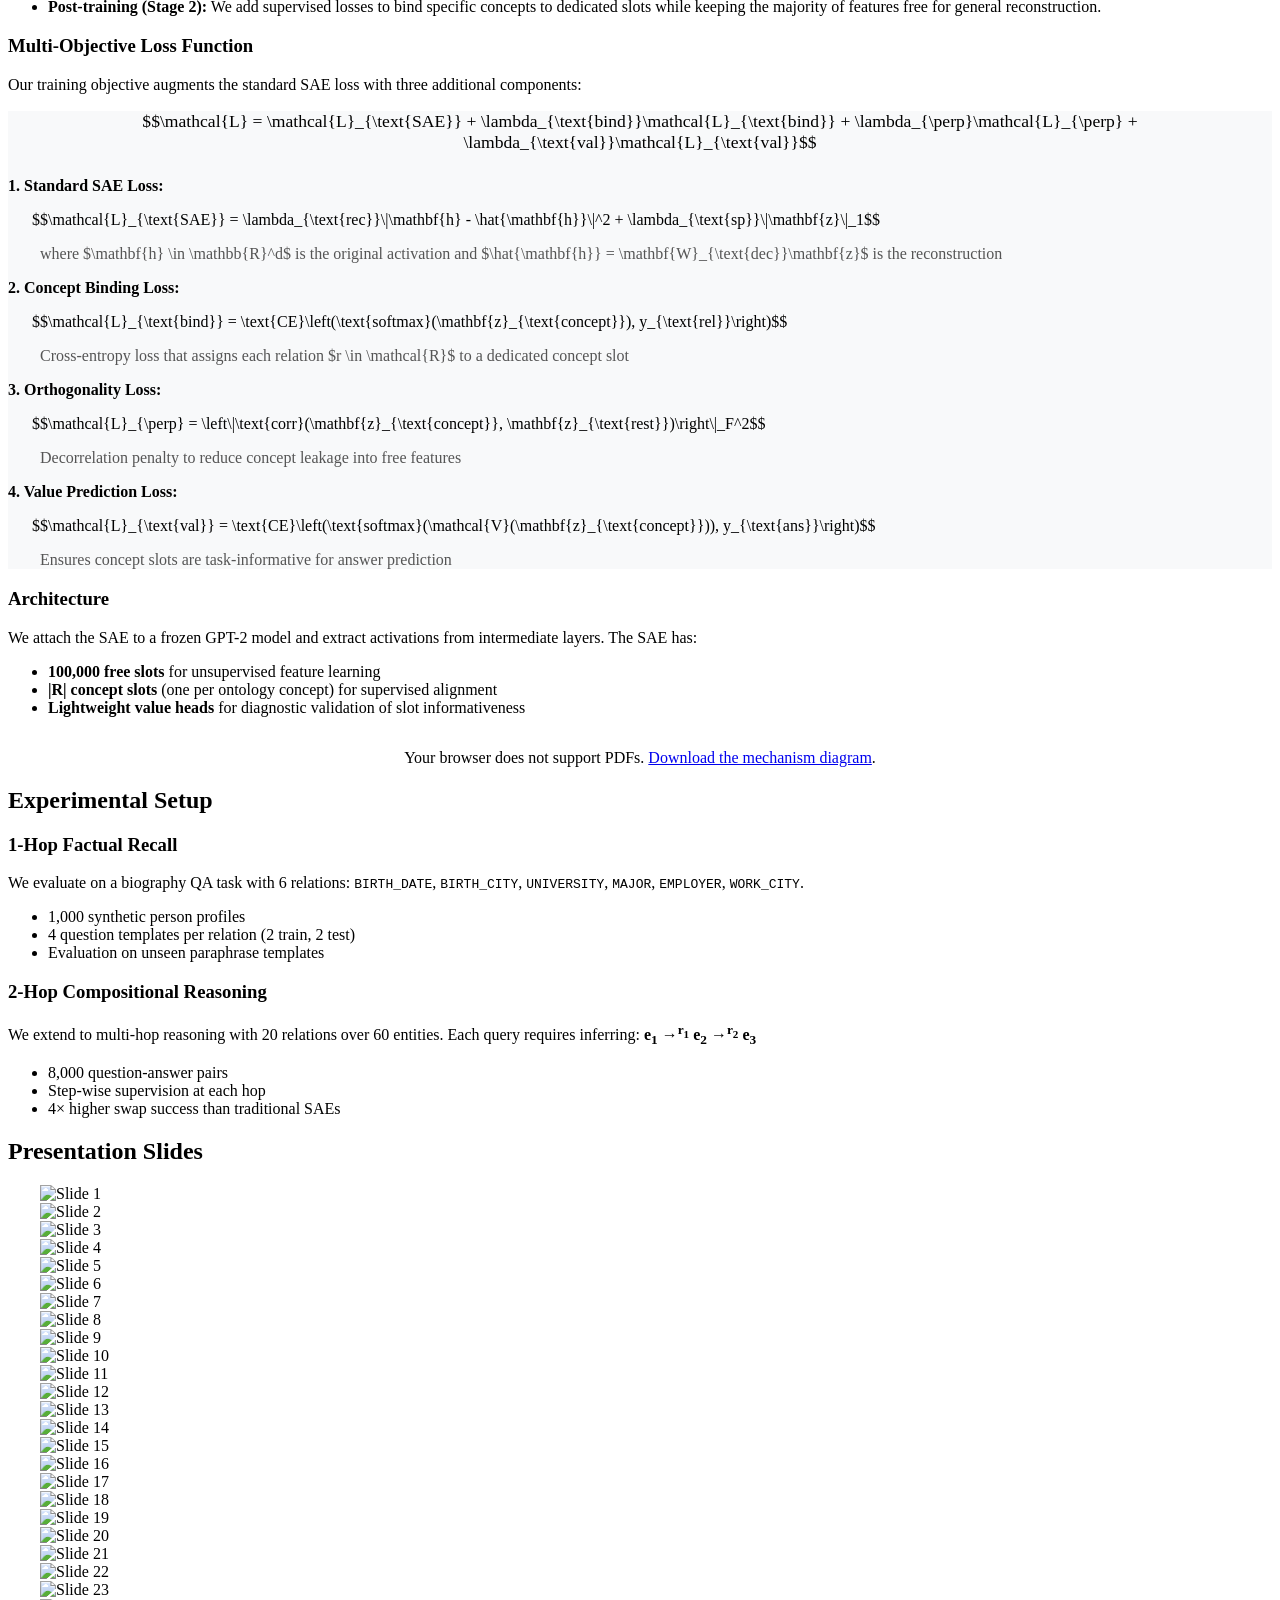
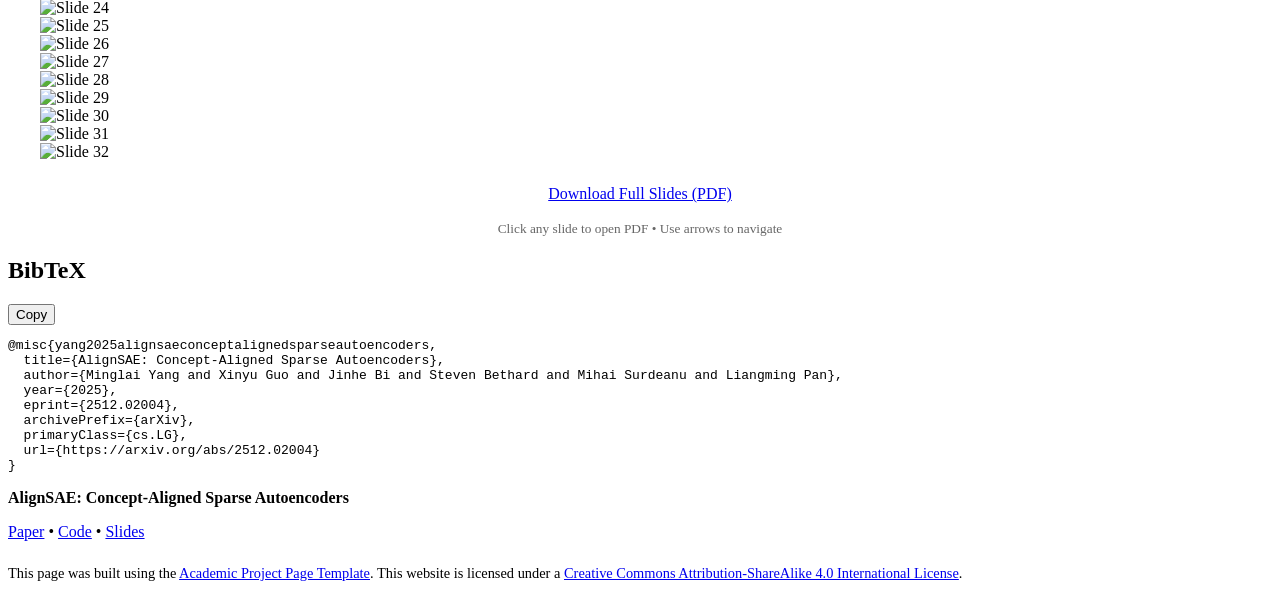
==== commit 62096b51: "Update author list (add Zhengliang Shi) and cite TMLR acceptance Authors now match the OpenReview re" ====
--- a/figures/index.html
+++ b/figures/index.html
@@ -8,7 +8,7 @@
   <meta name="title" content="AlignSAE: Concept-Aligned Sparse Autoencoders - Yang et al.">
   <meta name="description" content="Large Language Models (LLMs) encode factual knowledge within hidden parametric spaces that are difficult to inspect or control. While Sparse Autoencoders (SAEs) can decompose hidden activations into more fine-grained, interpretable features, they often struggle to reliably align these features with human-defined concepts, resulting in entangled and distributed feature representations. To address this, we introduce AlignSAE, a method that aligns SAE features with a predefined ontology through a /"pre-train, then post-train/" curriculum. After an initial unsupervised training phase, we apply supervised post-training to bind specific concepts to dedicated latent slots while preserving the remaining capacity for general reconstruction. This separation creates an interpretable interface where specific concepts can be inspected and controlled without interference from unrelated features. Empirical results demonstrate that AlignSAE enables precise causal interventions, such as reliable "concept swaps", by targeting single, semantically aligned slots, and further supports multi-hop reasoning and a mechanistic probe of grokking-like generalization dynamics.">
   <meta name="keywords" content="sparse autoencoders, mechanistic interpretability, concept alignment, feature steering, LLM interpretability, SAE, concept binding, neural networks">
-  <meta name="author" content="Minglai Yang, Xinyu Guo, Jinhe Bi, Steven Bethard, Mihai Surdeanu, Liangming Pan">
+  <meta name="author" content="Minglai Yang, Xinyu Guo, Zhengliang Shi, Jinhe Bi, Steven Bethard, Mihai Surdeanu, Liangming Pan">
   <meta name="robots" content="index, follow">
   <meta name="language" content="English">
   
@@ -41,12 +41,13 @@
   <meta name="citation_title" content="AlignSAE: Concept-Aligned Sparse Autoencoders">
   <meta name="citation_author" content="Yang, Minglai">
   <meta name="citation_author" content="Guo, Xinyu">
+  <meta name="citation_author" content="Shi, Zhengliang">
   <meta name="citation_author" content="Bi, Jinhe">
   <meta name="citation_author" content="Bethard, Steven">
   <meta name="citation_author" content="Surdeanu, Mihai">
   <meta name="citation_author" content="Pan, Liangming">
-  <meta name="citation_publication_date" content="2025">
-  <meta name="citation_conference_title" content="arXiv preprint">
+  <meta name="citation_publication_date" content="2026">
+  <meta name="citation_journal_title" content="Transactions on Machine Learning Research">
   <meta name="citation_pdf_url" content="https://arxiv.org/pdf/2512.02004.pdf">
   
   <!-- Additional SEO -->
@@ -135,6 +136,14 @@
         "affiliation": {
           "@type": "Organization",
           "name": "University of Arizona"
+        }
+      },
+      {
+        "@type": "Person",
+        "name": "Zhengliang Shi",
+        "affiliation": {
+          "@type": "Organization",
+          "name": "Shandong University"
         }
       },
       {
@@ -179,7 +188,7 @@
     "image": "plots/logo.png",
     "keywords": ["sparse autoencoders", "mechanistic interpretability", "concept alignment", "feature steering", "LLM interpretability"],
     "abstract": "Large Language Models (LLMs) encode factual knowledge within hidden parametric spaces that are difficult to inspect or control. While Sparse Autoencoders (SAEs) can decompose hidden activations into more fine-grained, interpretable features, they often struggle to reliably align these features with human-defined concepts, resulting in entangled and distributed feature representations. To address this, we introduce AlignSAE, a method that aligns SAE features with a predefined ontology through a 'pre-train, then post-train' curriculum.",
-    "citation": "@misc{yang2025alignsaeconceptalignedsparseautoencoders,title={AlignSAE: Concept-Aligned Sparse Autoencoders},author={Minglai Yang and Xinyu Guo and Jinhe Bi and Steven Bethard and Mihai Surdeanu and Liangming Pan},year={2025},eprint={2512.02004},archivePrefix={arXiv},primaryClass={cs.LG}}",
+    "citation": "@article{yang2026alignsae,title={AlignSAE: Concept-Aligned Sparse Autoencoders},author={Minglai Yang and Xinyu Guo and Zhengliang Shi and Jinhe Bi and Steven Bethard and Mihai Surdeanu and Liangming Pan},journal={Transactions on Machine Learning Research},year={2026},url={https://openreview.net/forum?id=I9UjKxW4nq}}",
     "isAccessibleForFree": true,
     "license": "https://creativecommons.org/licenses/by/4.0/",
     "mainEntity": {
@@ -280,19 +289,22 @@
               <span class="author-block">
                 <a href="#" target="_blank">Xinyu Guo</a><sup>1</sup>,</span>
               <span class="author-block">
+                <a href="https://shizhl.github.io/" target="_blank">Zhengliang Shi</a><sup>2</sup>,</span>
+              <span class="author-block">
                 <a href="#" target="_blank">Jinhe Bi</a><sup>3</sup>,</span>
               <span class="author-block">
                 <a href="https://bethard.faculty.arizona.edu/" target="_blank">Steven Bethard</a><sup>1</sup>,</span>
               <span class="author-block">
                 <a href="http://surdeanu.cs.arizona.edu/mihai/" target="_blank">Mihai Surdeanu</a><sup>1*</sup>,</span>
               <span class="author-block">
-                <a href="https://liangmingpan.bio/" target="_blank">Liangming Pan</a><sup>2*</sup></span>
+                <a href="https://liangmingpan.bio/" target="_blank">Liangming Pan</a><sup>4*</sup></span>
             </div>
 
             <div class="is-size-5 publication-authors">
               <span class="author-block"><sup>1</sup>University of Arizona&nbsp;&nbsp;</span>
-              <span class="author-block"><sup>2</sup>Peking University&nbsp;&nbsp;</span>
-              <span class="author-block"><sup>3</sup>Ludwig Maximilian University of Munich</span>
+              <span class="author-block"><sup>2</sup>Shandong University&nbsp;&nbsp;</span>
+              <span class="author-block"><sup>3</sup>Ludwig Maximilian University of Munich&nbsp;&nbsp;</span>
+              <span class="author-block"><sup>4</sup>Peking University</span>
               <br>
               <span class="eql-cntrb"><small><sup>*</sup>Corresponding Authors</small></span>
             </div>
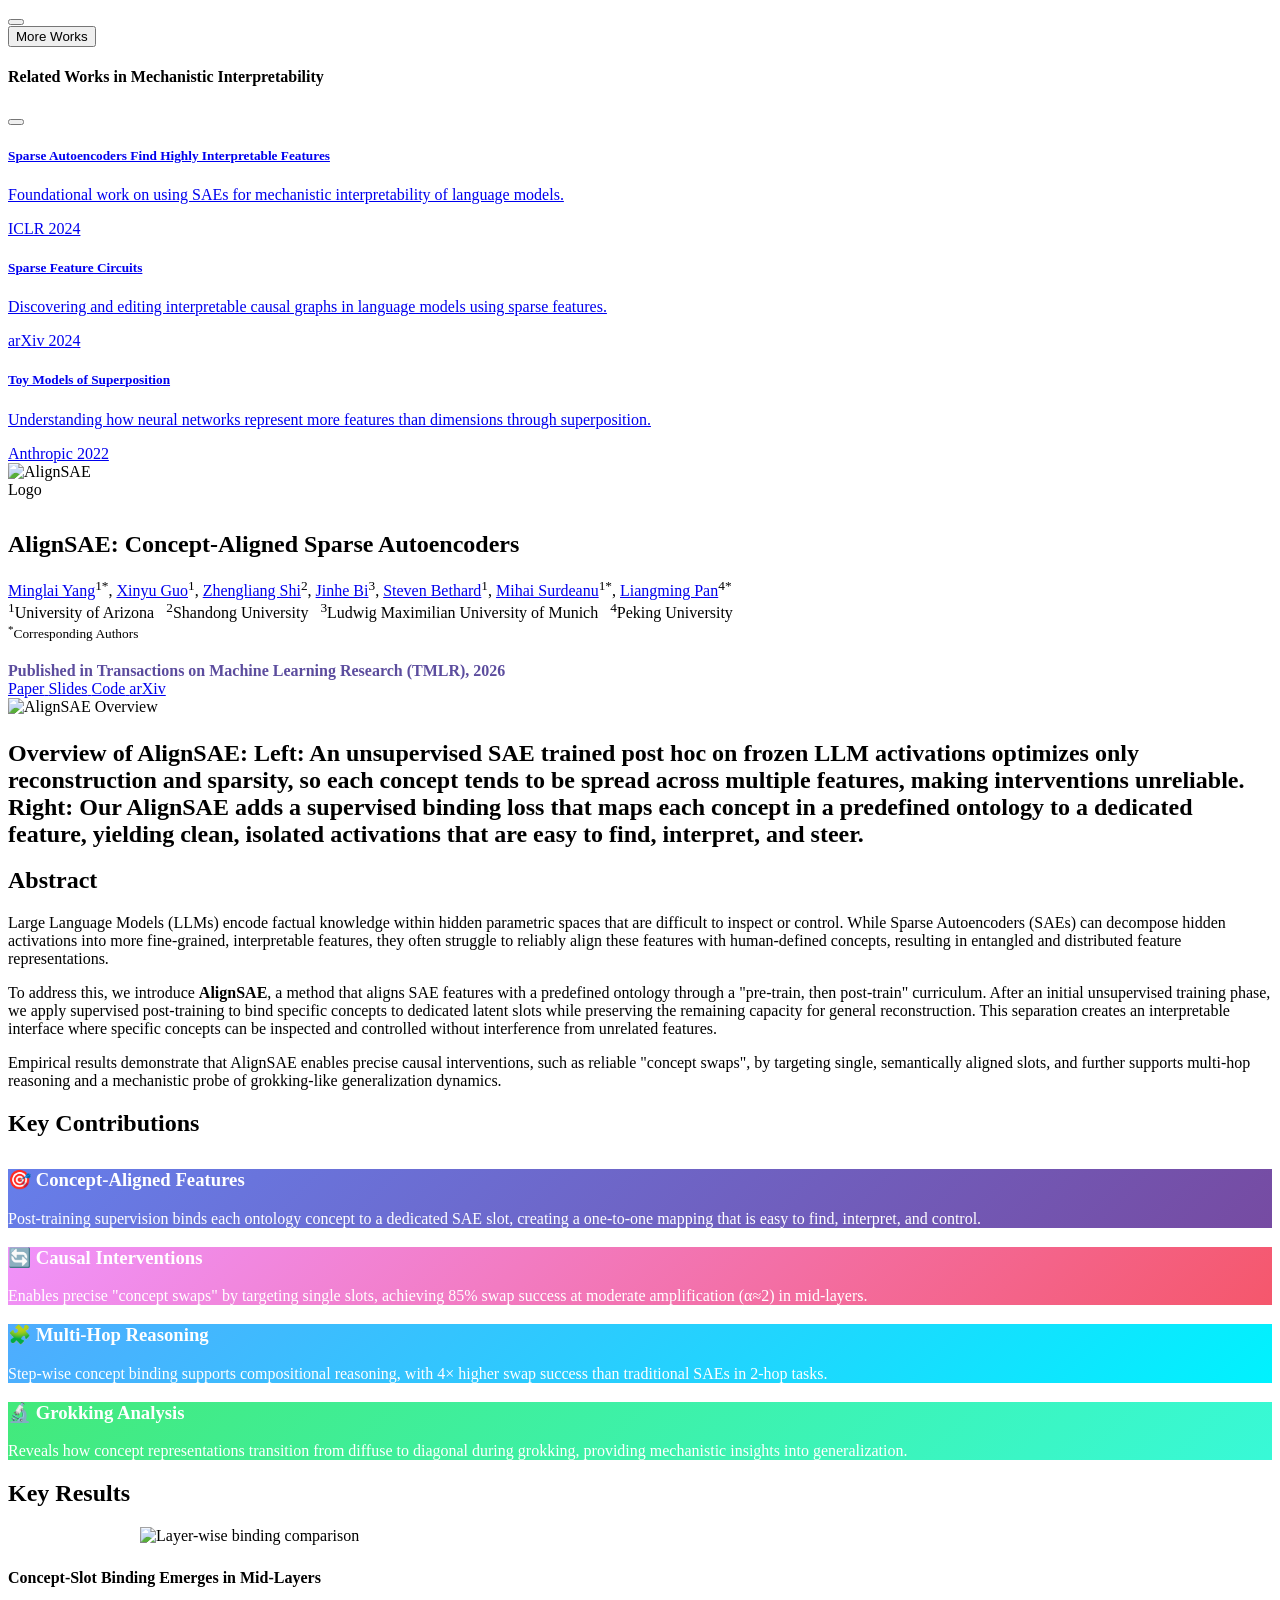
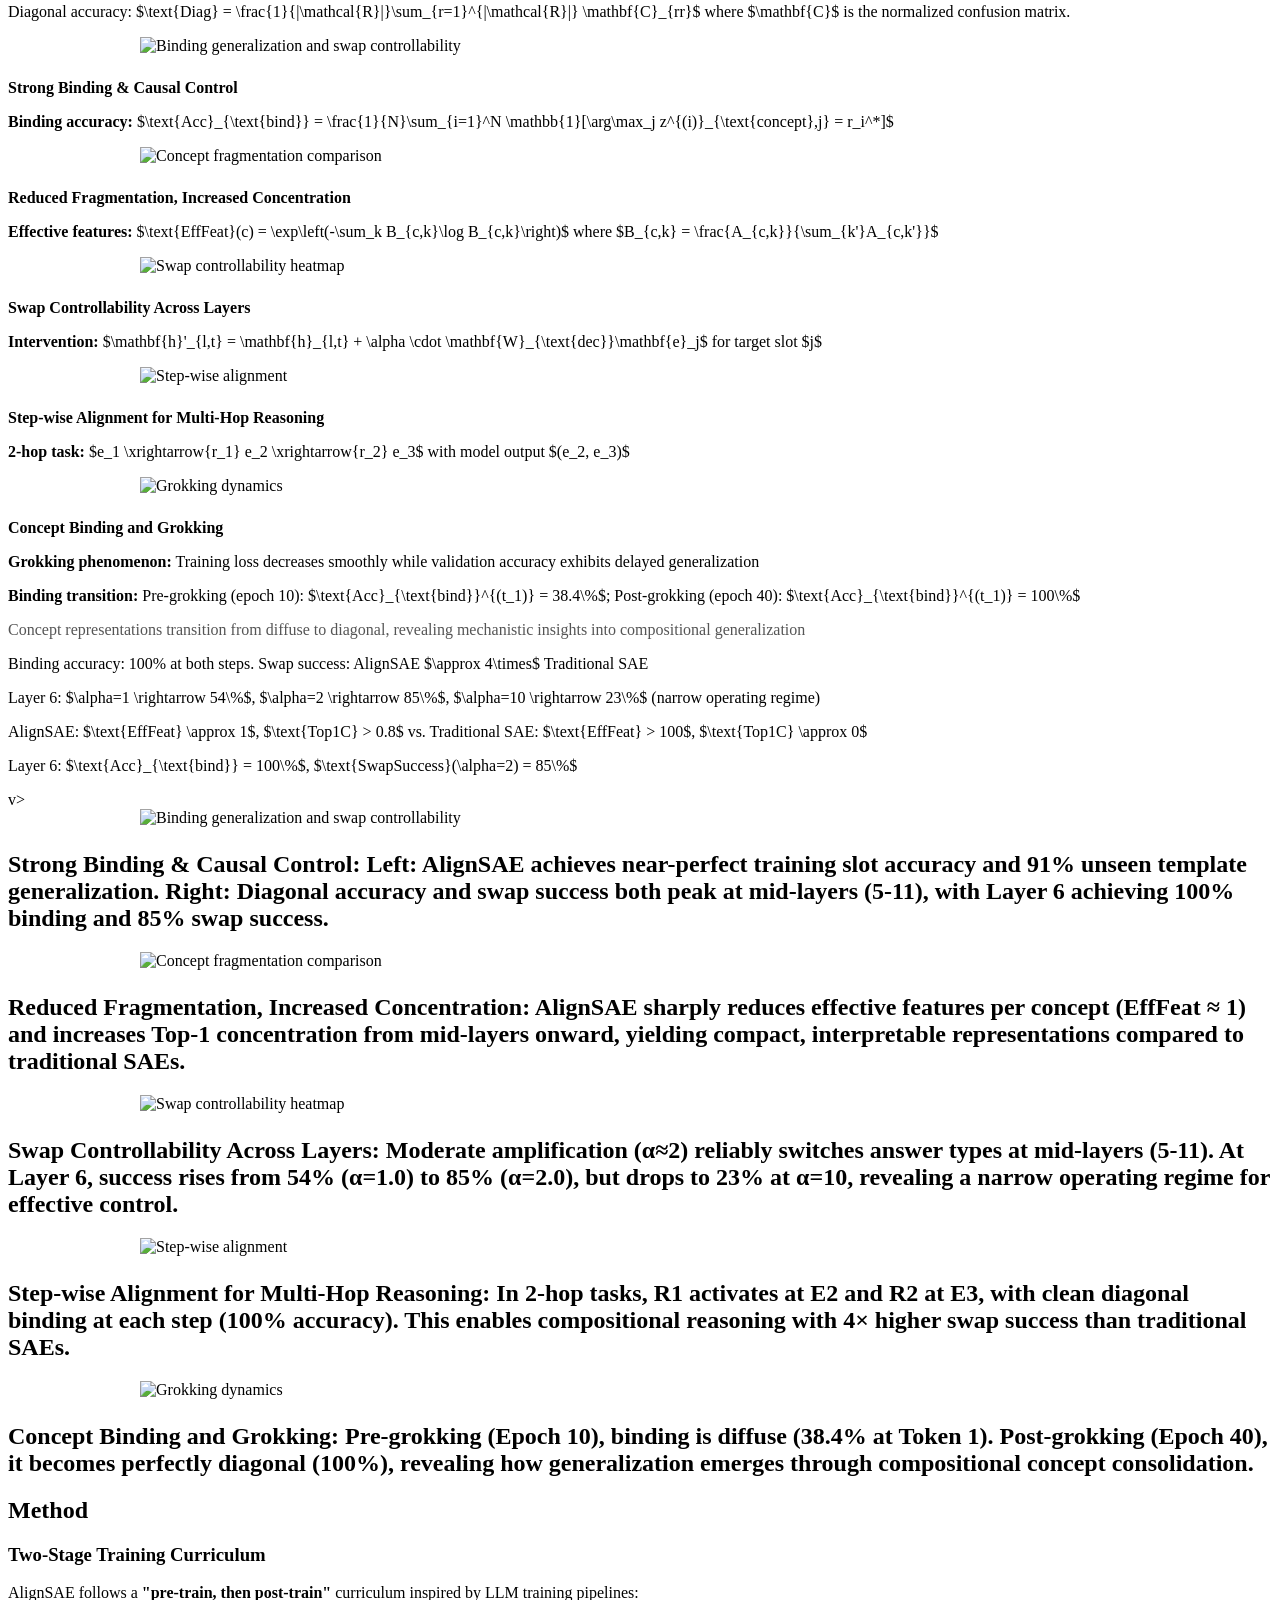
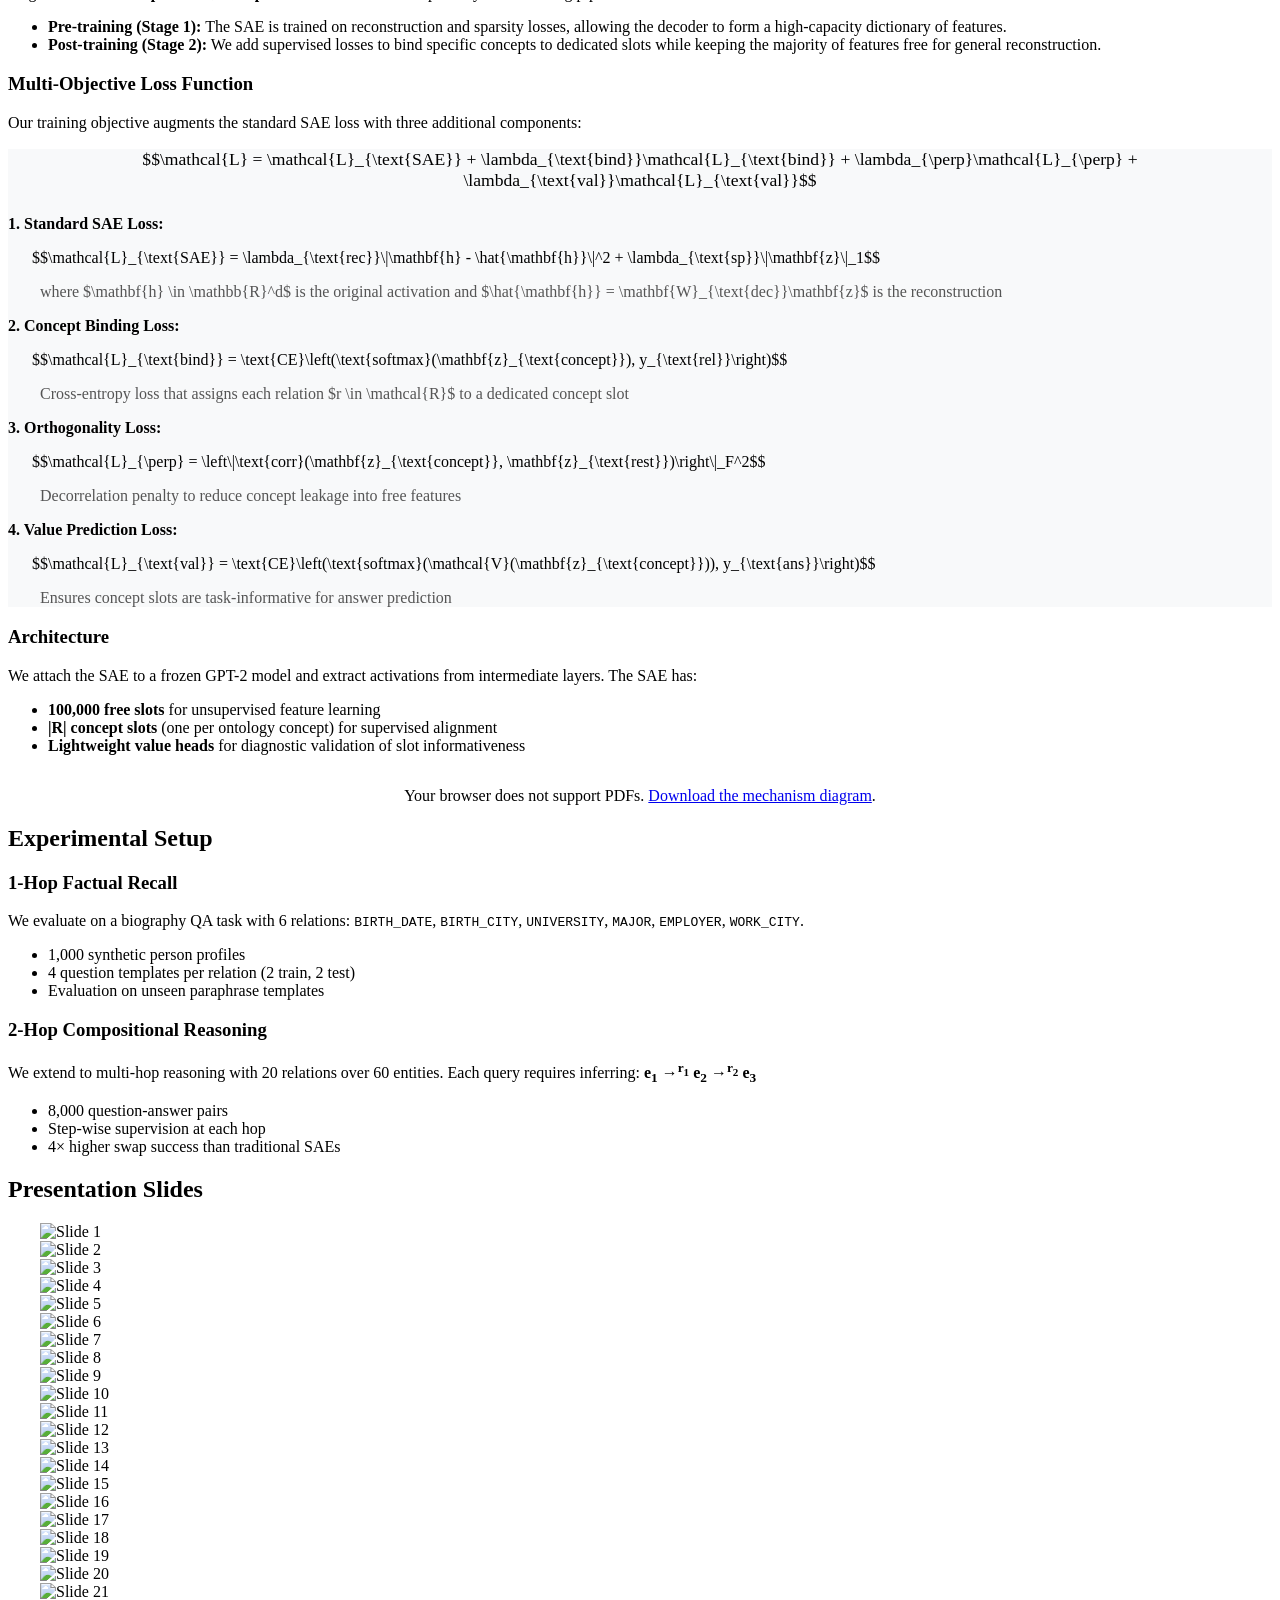
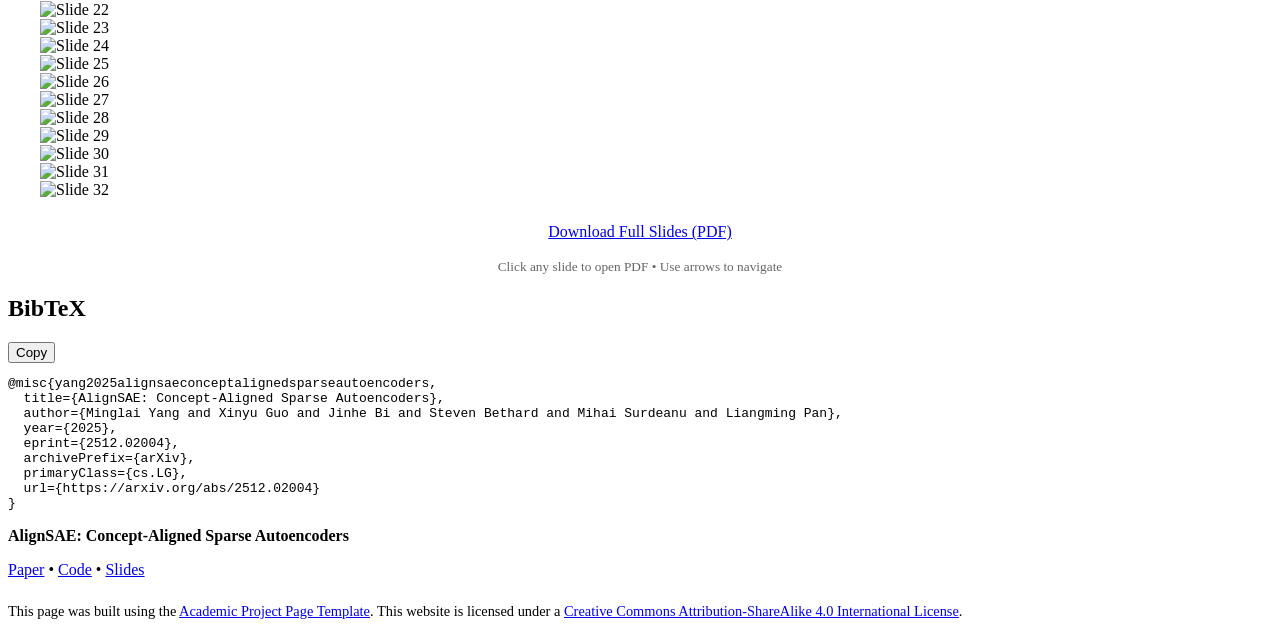
==== commit 9cdabb80: "TMLR camera-ready: venue banner, OpenReview links, fix duplicated anchor tag Co-Authored-By: Claude " ====
--- a/figures/index.html
+++ b/figures/index.html
@@ -309,6 +309,10 @@
               <span class="eql-cntrb"><small><sup>*</sup>Corresponding Authors</small></span>
             </div>
 
+            <div class="is-size-5" style="margin-top: 1.25rem;">
+              <span style="color: #5c4d9e; font-weight: 700;">Published in Transactions on Machine Learning Research (TMLR), 2026</span>
+            </div>
+
             <div class="column has-text-centered">
               <div class="publication-links">
                 <span class="link-block">
@@ -342,7 +346,6 @@
           </span>
 
           <span class="link-block">
-            <a href="https://arxiv.org/abs/2512.02004" target="_blank"
             <a href="https://arxiv.org/abs/2512.02004" target="_blank"
                   class="external-link button is-normal is-rounded is-dark">
                   <span class="icon">
